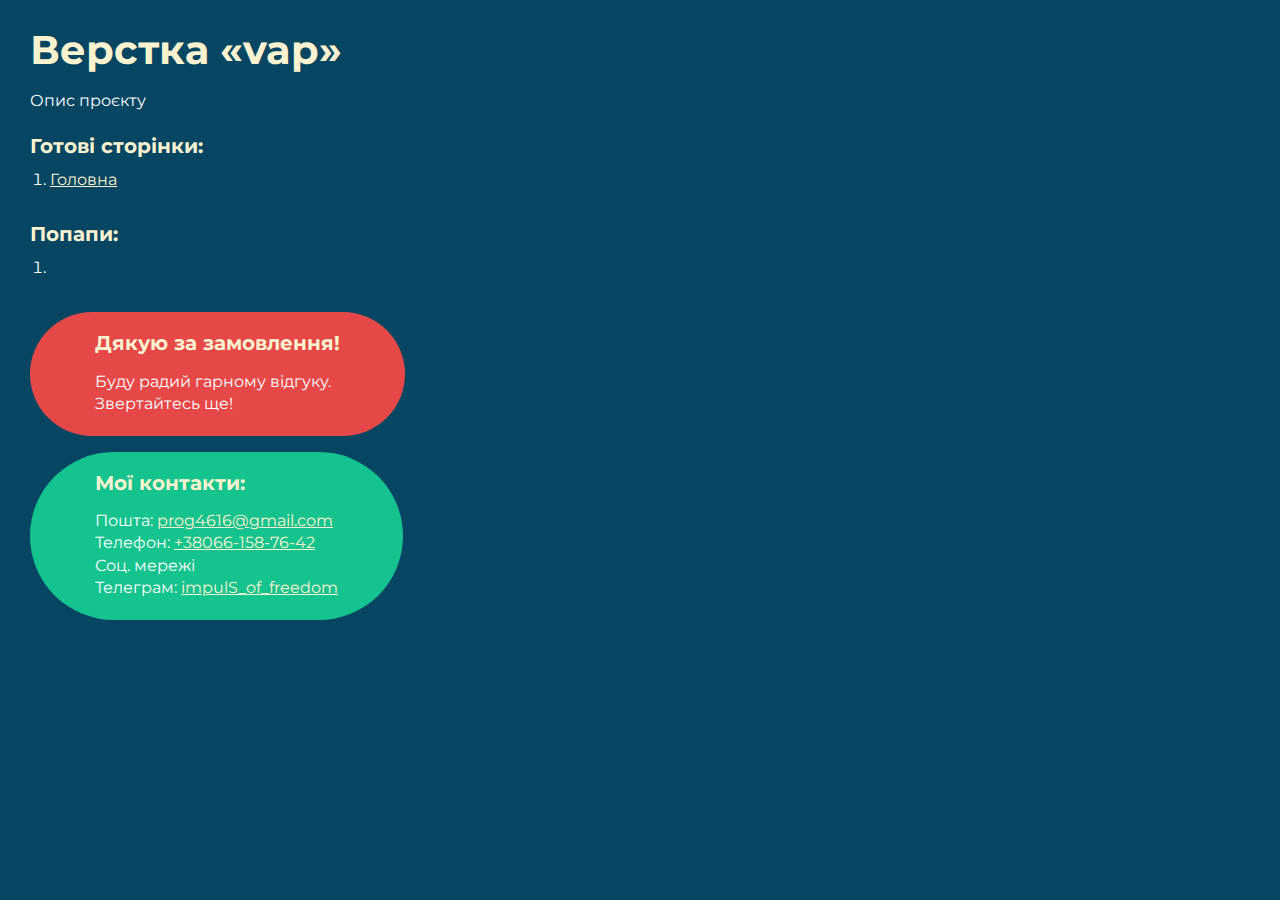
==== index.html @ cf457329 "new" ====
<!DOCTYPE html>
<html>

<head>
	<meta charset="UTF-8">
	<meta name="viewport" content="width=device-width, initial-scale=1.0">
	<title>Верстка «vap»</title>
</head>

<body>
	<div class="rootpage">
		<h1>Верстка «vap»</h1>
		<div class="rootpage__info">
			Опис проєкту
		</div>
		<h2>Готові сторінки:</h2>
		<ol class="rootpage__list">
			<li><a target="_blank" href="home.html">Головна</a></li>
		</ol>
		<h2>Попапи:</h2>
		<ol class="rootpage__list">
			<li><a target="_blank" href="home.html#"></a></li>
		</ol>
		<div class="rootpage__tnx">
			<h2>Дякую за замовлення!</h2>
			<p>Буду радий гарному відгуку.</p>
			<p>Звертайтесь ще!</p>
		</div>
		<div class="rootpage__contacts">
			<h2>Мої контакти:</h2>
			<p>Пошта: <a href="mailto:prog4616@gmail.com">prog4616@gmail.com</a></p>
			<p>Телефон: <a href="tel:380661587642">+38066-158-76-42</a></p>
			<p>Соц. мережі
			<div class="rootpage__social">Телеграм: <a href="https://t.me/impulS_of_freedom">impulS_of_freedom</a></div>
			</p>
		</div>
	</div>
</body>
<style>
	@charset "UTF-8";
	@import url("https://fonts.googleapis.com/css?family=Montserrat:regular,700&display=swap");

	*,
	*::before,
	*::after {
		padding: 0px;
		margin: 0px;
		border: 0px;
		box-sizing: border-box;
	}

	html,
	body {
		height: 100%;
		margin: 0;
		padding: 0;
		min-width: 320px;
		width: 100%;
		color: #fff;
		background-color: #064663;
	}

	body {
		font-family: Montserrat;
		font-size: 100%;
		line-height: 1;
		font-size: 1rem;
	}

	a {
		text-decoration: underline;
		color: #FBF2CF
	}

	a:visited {
		text-decoration: underline;
		color: #c0bb64;
	}

	a:hover {
		text-decoration: none;
	}

	ul li {
		list-style: none;
	}

	img {
		vertical-align: top;
	}

	.wrapper {
		width: 100%;
		min-height: 100%;
		overflow: hidden;
	}

	.rootpage {
		padding: 30px;
		display: flex;
		flex-direction: column;
		align-items: flex-start;
	}

	@media (max-width: 767px) {
		.rootpage {
			padding: 30px 15px;
		}
	}

	h1 {
		color: #FBF2CF;
		font-size: 2.5rem;
		margin: 0px 0px 1.25rem 0px;
	}

	@media (max-width: 767px) {
		h1 {
			font-size: 1.85rem;
			margin: 0px 0px 1.25rem 0px;
		}
	}

	h2 {
		color: #FBF2CF;
		font-size: 1.25rem;
		margin: 0px 0px 1rem 0px;
	}

	@media (max-width: 767px) {
		h2 {
			font-size: 1.125rem;
			margin: 0px 0px 1rem 0px;
		}
	}

	.rootpage__info {
		line-height: 140%;
		margin: 0px 0px 1.5rem 0px;
	}

	.rootpage__list {
		margin: 0px 0px 2.25rem 1.25rem;
	}

	.rootpage__list li:not(:last-child) {
		margin: 0px 0px 15px 0px;
	}

	.rootpage__contacts,
	.rootpage__tnx {
		padding: 20px 65px;
		line-height: 140%;
		border-radius: 200px;
	}

	@media (max-width: 767px) {

		.rootpage__contacts,
		.rootpage__tnx {
			border-radius: 20px;
			padding: 20px;

		}
	}

	.rootpage__contacts {
		background: #14C38E;

	}

	.rootpage__contacts a {
		color: #FBF2CF;
	}

	.rootpage__tnx {
		background: #E64848;
		margin: 0px 0px 1rem 0px;
	}
</style>

</html>
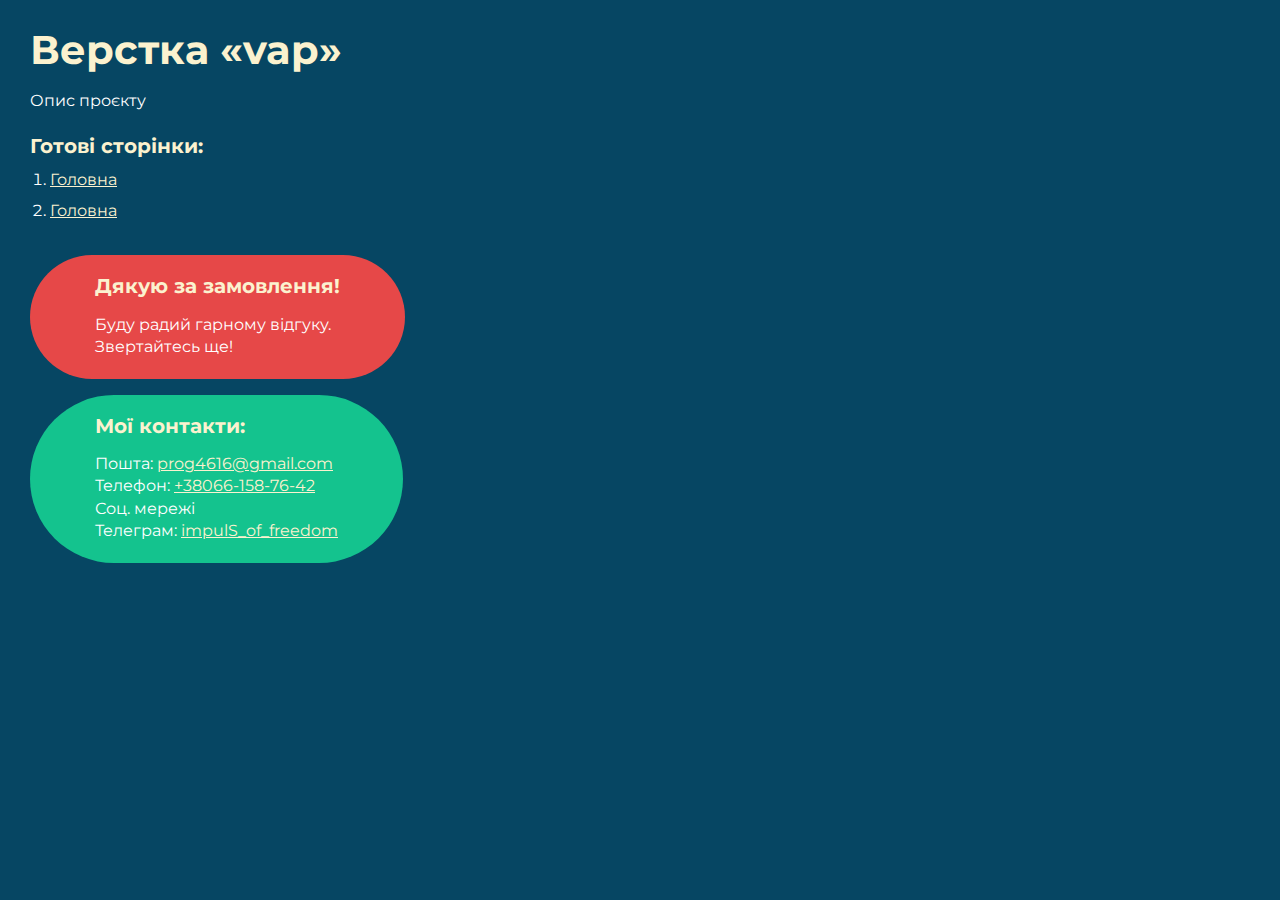
==== commit 92764e45: "Add files via upload" ====
--- a/index.html
+++ b/index.html
@@ -16,10 +16,7 @@
 		<h2>Готові сторінки:</h2>
 		<ol class="rootpage__list">
 			<li><a target="_blank" href="home.html">Головна</a></li>
-		</ol>
-		<h2>Попапи:</h2>
-		<ol class="rootpage__list">
-			<li><a target="_blank" href="home.html#"></a></li>
+			<li><a target="_blank" href="goods.html">Головна</a></li>
 		</ol>
 		<div class="rootpage__tnx">
 			<h2>Дякую за замовлення!</h2>
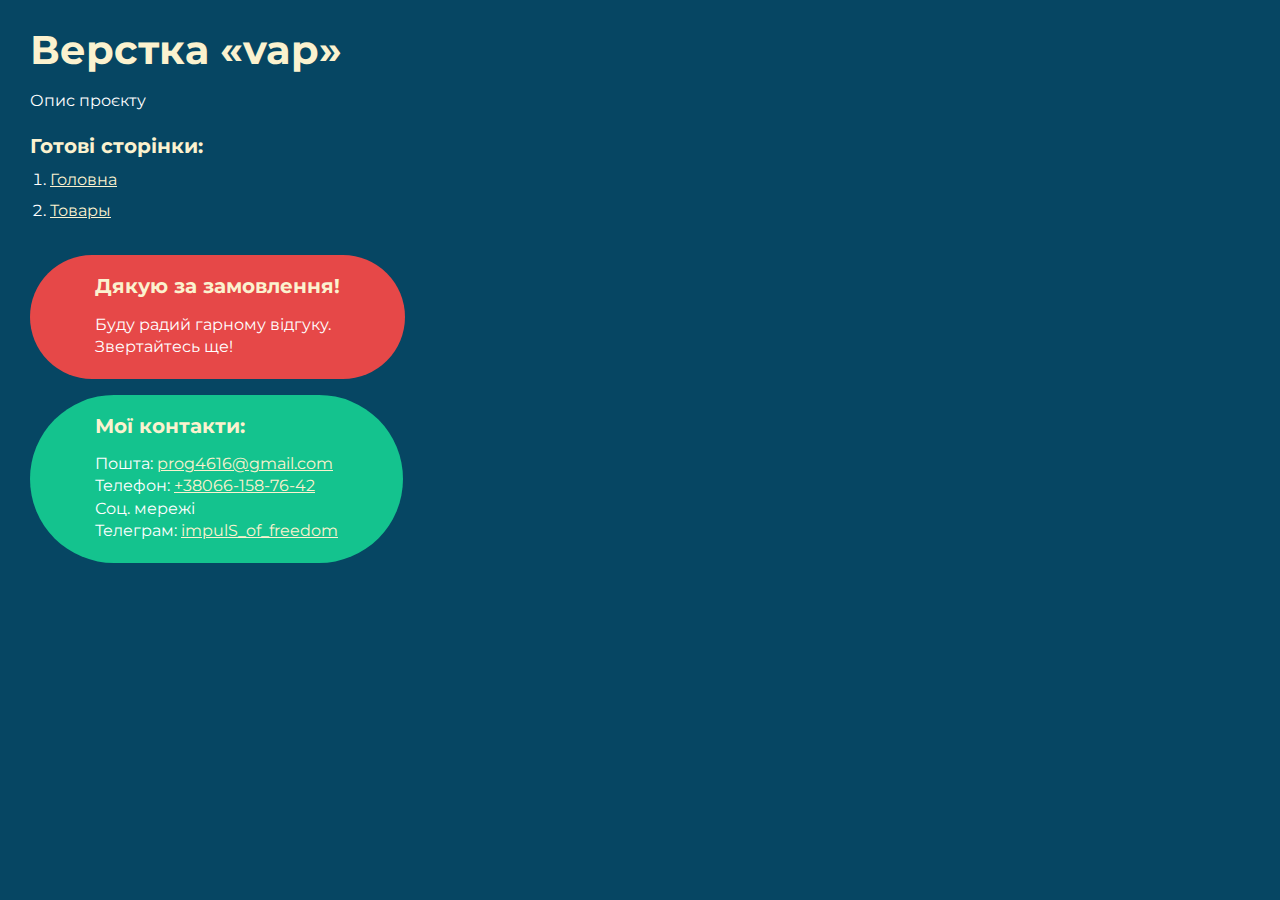
==== commit a2f63eec: "Add files via upload" ====
--- a/index.html
+++ b/index.html
@@ -16,7 +16,7 @@
 		<h2>Готові сторінки:</h2>
 		<ol class="rootpage__list">
 			<li><a target="_blank" href="home.html">Головна</a></li>
-			<li><a target="_blank" href="goods.html">Головна</a></li>
+			<li><a target="_blank" href="goods.html">Товары</a></li>
 		</ol>
 		<div class="rootpage__tnx">
 			<h2>Дякую за замовлення!</h2>
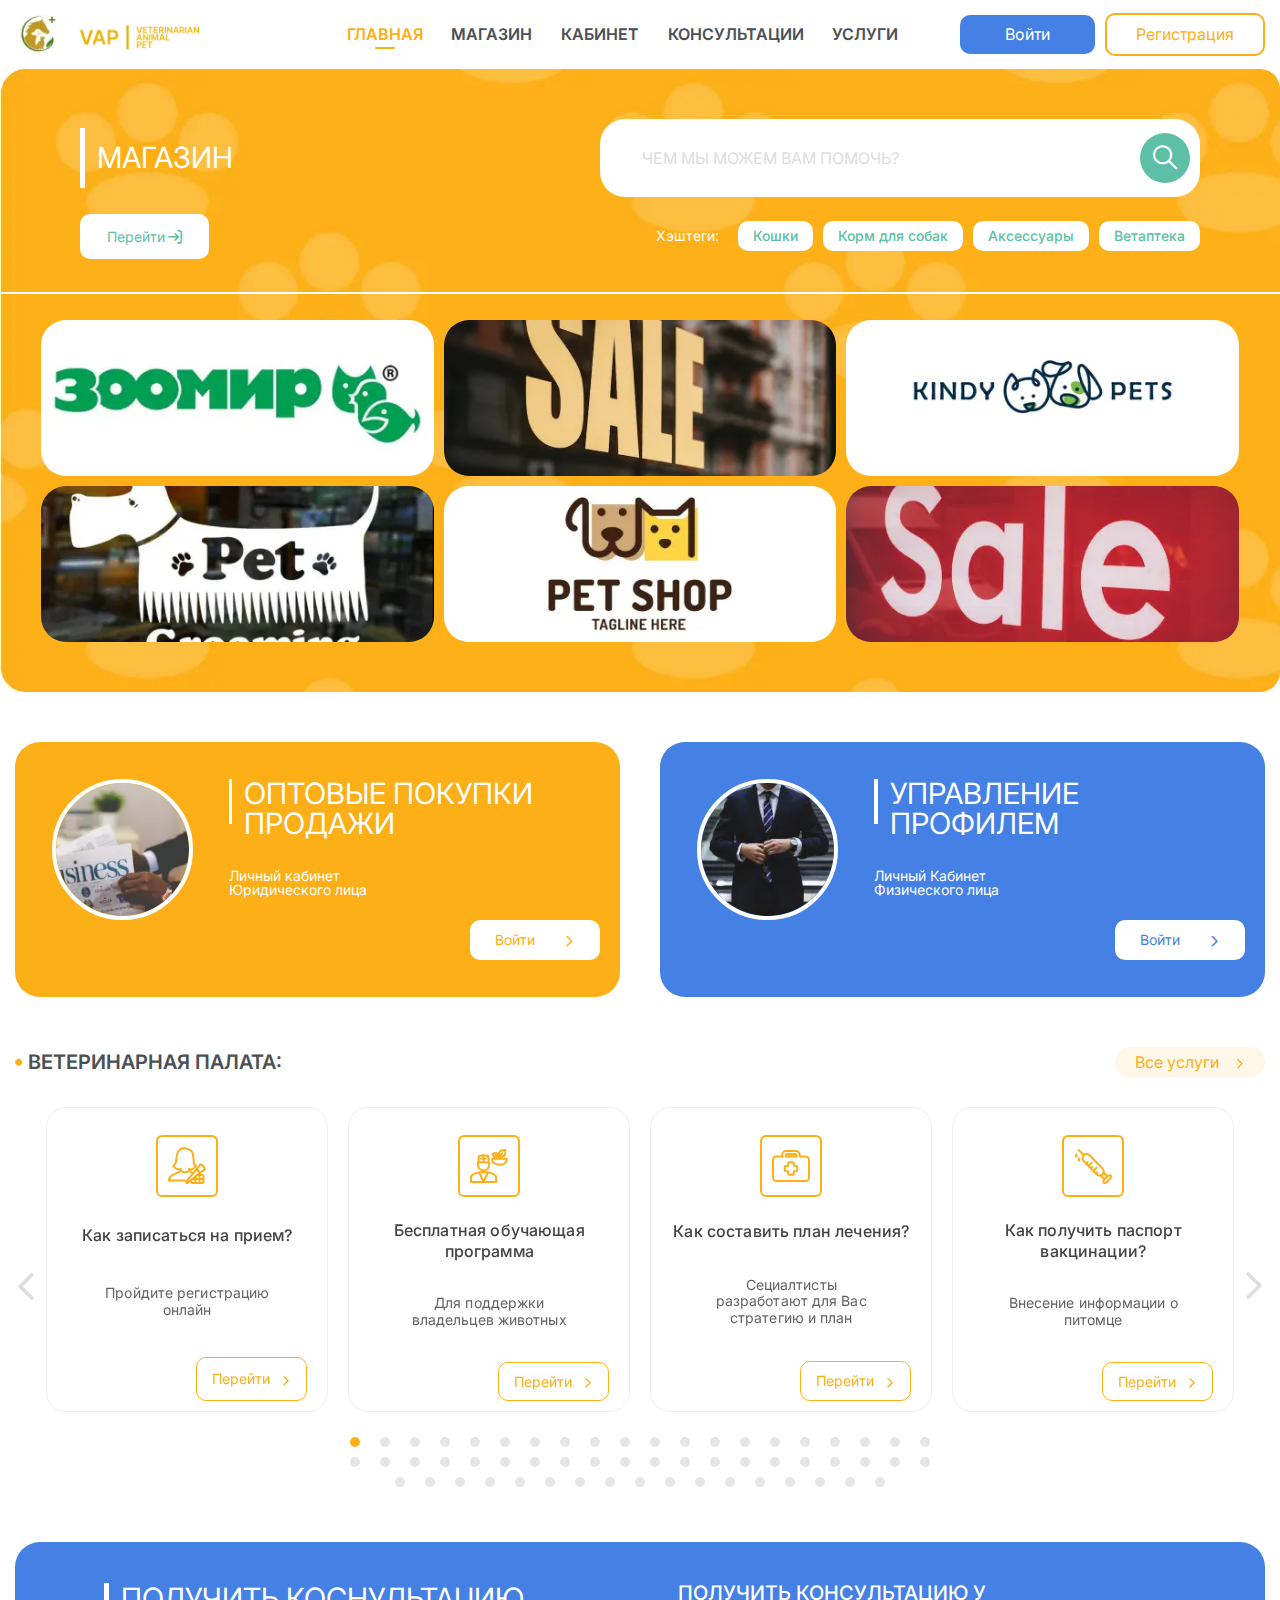
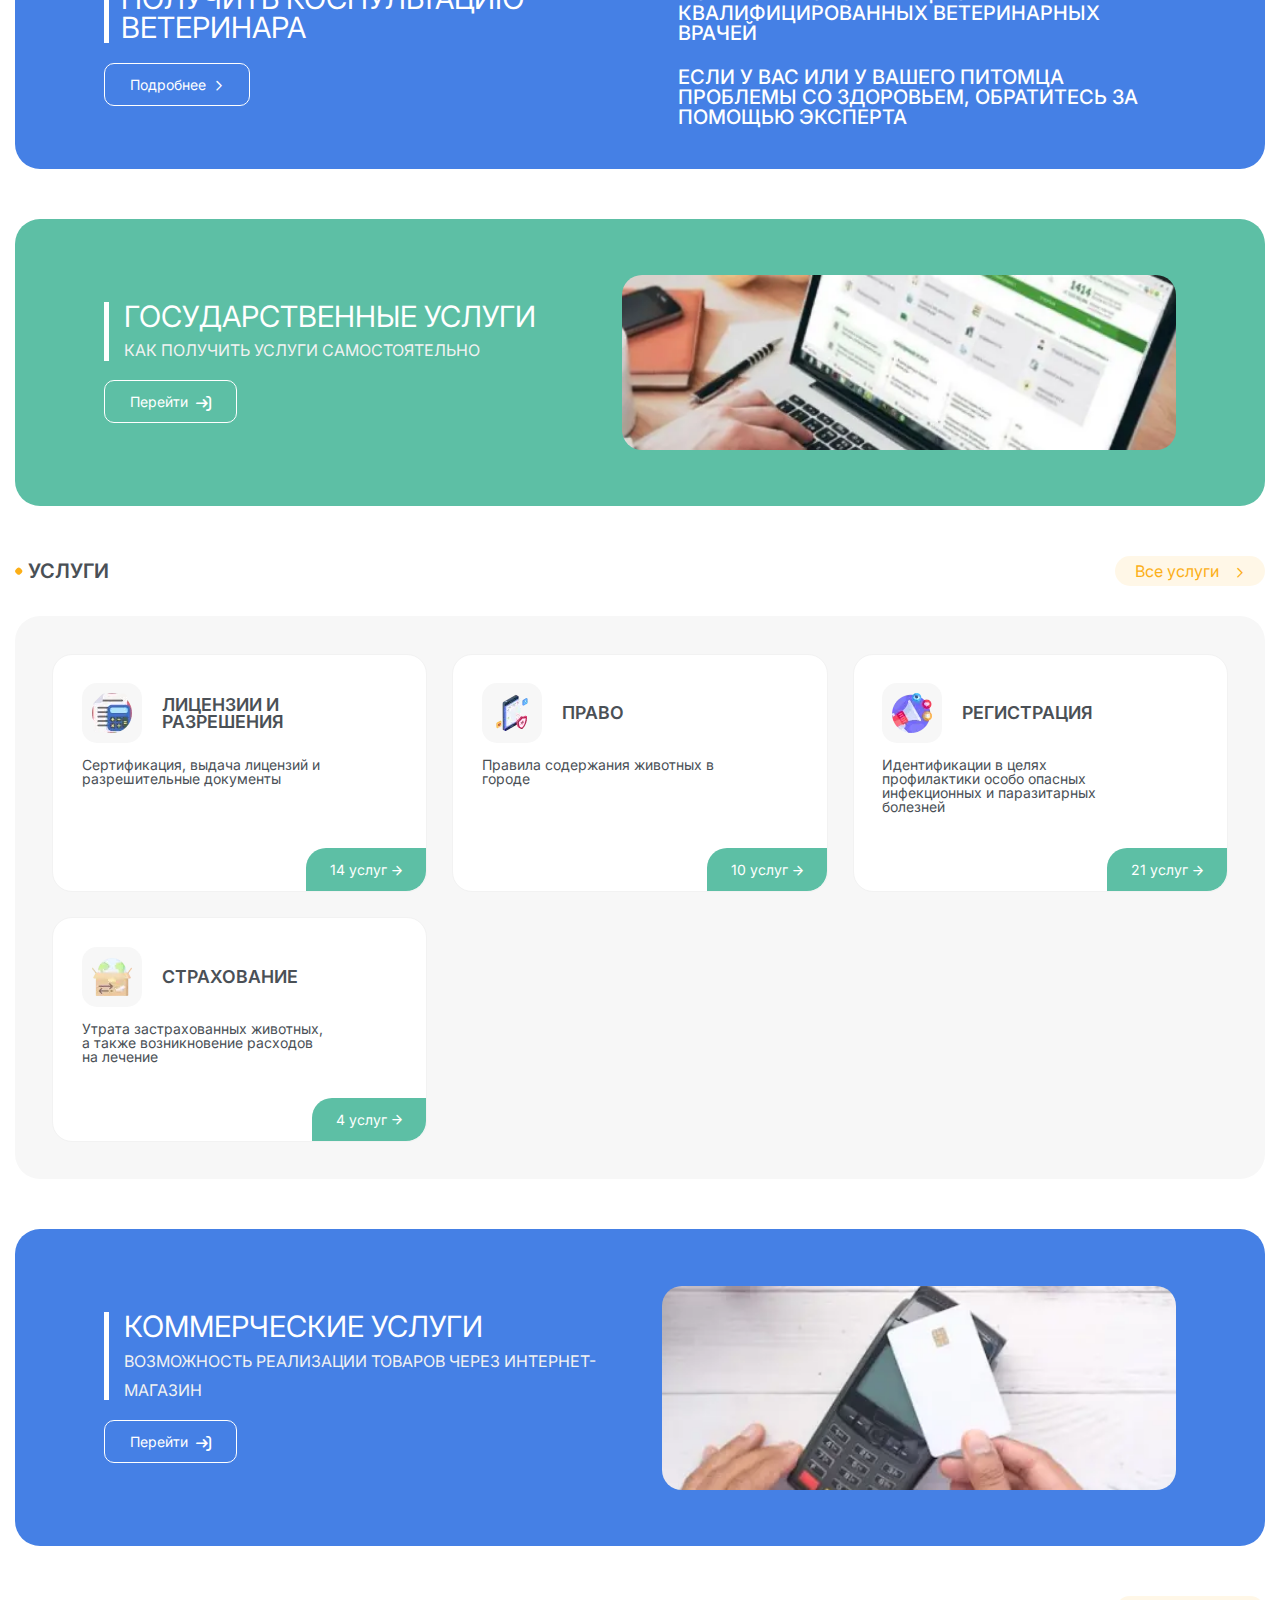
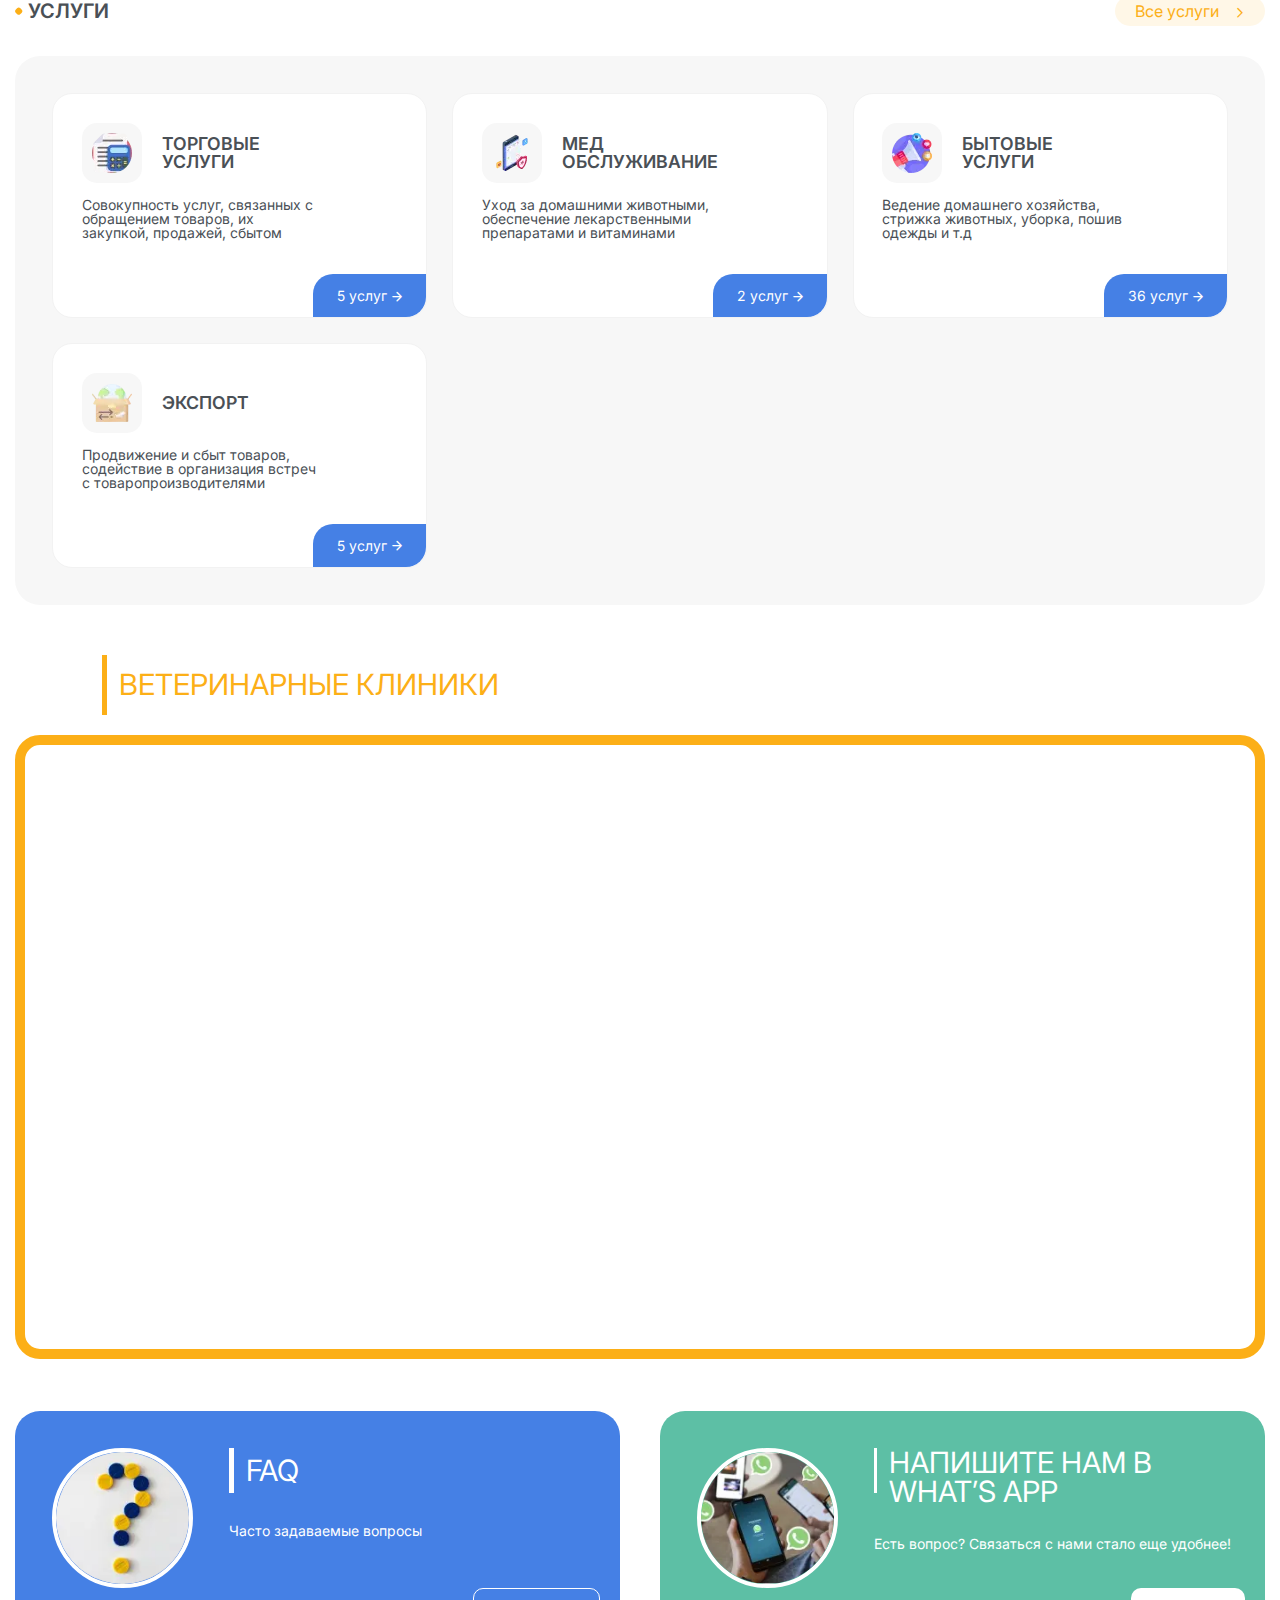
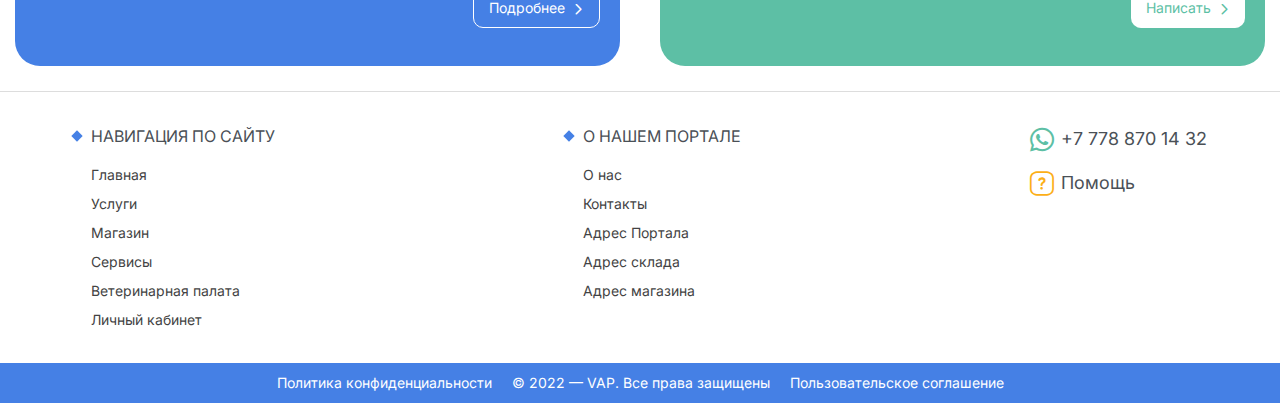
==== commit 04e0beb1: "Add files via upload" ====
--- a/index.html
+++ b/index.html
@@ -1,179 +1,894 @@
 <!DOCTYPE html>
-<html>
+<html lang="ru">
 
 <head>
+	<title>Главная</title>
 	<meta charset="UTF-8">
+	<meta name="format-detection" content="telephone=no">
+	<!-- <style>body{opacity: 0;}</style> -->
+	<link rel="stylesheet" href="css/style.min.css?_v=20221024200608">
+	<link rel="shortcut icon" href="favicon.ico">
+	<!-- <meta name="robots" content="noindex, nofollow"> -->
 	<meta name="viewport" content="width=device-width, initial-scale=1.0">
-	<title>Верстка «vap»</title>
 </head>
 
 <body>
-	<div class="rootpage">
-		<h1>Верстка «vap»</h1>
-		<div class="rootpage__info">
-			Опис проєкту
-		</div>
-		<h2>Готові сторінки:</h2>
-		<ol class="rootpage__list">
-			<li><a target="_blank" href="home.html">Головна</a></li>
-			<li><a target="_blank" href="goods.html">Товары</a></li>
-		</ol>
-		<div class="rootpage__tnx">
-			<h2>Дякую за замовлення!</h2>
-			<p>Буду радий гарному відгуку.</p>
-			<p>Звертайтесь ще!</p>
-		</div>
-		<div class="rootpage__contacts">
-			<h2>Мої контакти:</h2>
-			<p>Пошта: <a href="mailto:prog4616@gmail.com">prog4616@gmail.com</a></p>
-			<p>Телефон: <a href="tel:380661587642">+38066-158-76-42</a></p>
-			<p>Соц. мережі
-			<div class="rootpage__social">Телеграм: <a href="https://t.me/impulS_of_freedom">impulS_of_freedom</a></div>
-			</p>
+	<div class="wrapper">
+		<header class="header">
+			<div class="header__container">
+				<a href="" class="header__logo"><picture><source srcset="img/logo.webp" type="image/webp"><img src="img/logo.png" alt=""></picture></a>
+				<div class="header__navigation">
+					<div class="header__menu menu">
+						<button type="button" class="menu__icon icon-menu"><span></span></button>
+						<nav class="menu__body">
+							<ul class="menu__list">
+								<li class="menu__item"><a href="" class="menu__link _active">Главная</a></li>
+								<li class="menu__item"><a href="" class="menu__link">магазин</a></li>
+								<li class="menu__item"><a href="product.html" class="menu__link">Кабинет</a></li>
+								<li class="menu__item"><a href="" class="menu__link">консультации</a></li>
+								<li class="menu__item"><a href="" class="menu__link">услуги</a></li>
+							</ul>
+						</nav>
+					</div>
+					<div data-da=".menu__body,580" class="header__actions actions-header">
+						<button type="button" class="actions-header__sign-in">Войти</button>
+						<button type="button" class="actions-header__sign-up">Регистрация</button>
+					</div>
+				</div>
+			</div>
+		</header>
+		<main class="home">
+			<section class="home__main-block main-block">
+				<div class="main-block__container">
+					<div class="main-block__top top-main">
+						<div class="top-main__body">
+							<div class="top-main__head">
+								<h1 class="top-main__title title"><span class="title__decor"></span> магазин</h1>
+								<div class="top-main__form">
+									<form action="#" class="top-main__search-form">
+										<input autocomplete="off" type="text" name="form[]" placeholder="Чем мы можем Вам помочь?" class="input">
+										<button type="button" class="top-main__search _icon-search"></button>
+									</form>
+								</div>
+							</div>
+							<div class="top-main__actions">
+								<button type="button" class="top-main__button button _icon-exit">Перейти</button>
+								<div class="top-main__box">
+									<p class="top-main__hash-name">Хэштеги:</p>
+									<div class="top-main__hashtags">
+										<a href="#" class="top-main__hashtag">Кошки</a>
+										<a href="#" class="top-main__hashtag">Корм для собак</a>
+										<a href="#" class="top-main__hashtag">Аксессуары</a>
+										<a href="#" class="top-main__hashtag">Ветаптека</a>
+									</div>
+								</div>
+							</div>
+						</div>
+					</div>
+					<div class="main-block__bottom">
+						<a href="#" class="main-block__item"><picture><source srcset="img/home/main-block/01.webp" type="image/webp"><img src="img/home/main-block/01.jpg" alt=""></picture></a>
+						<a href="#" class="main-block__item"><picture><source srcset="img/home/main-block/02.webp" type="image/webp"><img src="img/home/main-block/02.jpg" alt=""></picture></a>
+						<a href="#" class="main-block__item"><picture><source srcset="img/home/main-block/03.webp" type="image/webp"><img src="img/home/main-block/03.jpg" alt=""></picture></a>
+						<a href="#" class="main-block__item"><picture><source srcset="img/home/main-block/04.webp" type="image/webp"><img src="img/home/main-block/04.jpg" alt=""></picture></a>
+						<a href="#" class="main-block__item"><picture><source srcset="img/home/main-block/05.webp" type="image/webp"><img src="img/home/main-block/05.jpg" alt=""></picture></a>
+						<a href="#" class="main-block__item"><picture><source srcset="img/home/main-block/06.webp" type="image/webp"><img src="img/home/main-block/06.jpg" alt=""></picture></a>
+					</div>
+				</div>
+			</section>
+			<section class="home__profiles profiles">
+				<div class="profiles__container">
+					<div class="profile profile_orange">
+						<div class="profile__data">
+							<div class="profile__avatar"><picture><source srcset="img/home/profile/legal.webp" type="image/webp"><img src="img/home/profile/legal.png" alt=""></picture></div>
+							<div class="profile__info">
+								<h2 class="profile__title title title_small"><span class="title__decor"></span>Оптовые покупки
+									продажи</h2>
+								<p class="profile__text">Личный кабинет
+									Юридического лица</p>
+							</div>
+						</div>
+						<a href="#" class="profile__button button button_arrow-slider _icon-arrow-slider">Войти</a>
+					</div>
+					<div class="profile profile_blue">
+						<div class="profile__data">
+							<div class="profile__avatar"><picture><source srcset="img/home/profile/person.webp" type="image/webp"><img src="img/home/profile/person.png" alt=""></picture></div>
+							<div class="profile__info">
+								<h2 class="profile__title title title_small"><span class="title__decor"></span>Управление
+									профилем</h2>
+								<p class="profile__text">Личный Кабинет
+									Физического лица</p>
+							</div>
+						</div>
+						<a href="#" class="profile__button profile__button_blue button button_arrow-slider _icon-arrow-slider">Войти</a>
+					</div>
+				</div>
+			</section>
+			<section class="home__vap-slider vap-slider">
+				<div class="vap-slider__container">
+					<div class="vap-slider__service-head head-service">
+						<h2 class="head-service__title">Ветеринарная палата:</h2>
+						<a href="#" class="head-service__view-all _icon-arrow-slider">Все услуги</a>
+					</div>
+					<div class="vap-slider__slider">
+						<div class="vap-slider__arrows arrows">
+							<button type="button" class="arrows__arrow arrow arrow_prev _icon-arrow-slider"></button>
+							<button type="button" class="arrows__arrow arrow arrow_next _icon-arrow-slider"></button>
+						</div>
+						<div class="vap-slider__body swiper">
+							<div class="vap-slider__wrapper swiper-wrapper">
+								<div class="vap-slider__slide swiper-slide slide-vap">
+									<div class="slide-vap__item">
+										<div class="slide-vap__icon"><img src="img/home/slider/01.svg" alt=""></div>
+										<h5 class="slide-vap__title">Как записаться на прием?</h5>
+										<p class="slide-vap__text">Пройдите регистрацию онлайн</p>
+										<button type="button" class="slide-vap__button _icon-arrow-slider">Перейти</button>
+									</div>
+								</div>
+								<div class="vap-slider__slide swiper-slide slide-vap">
+									<div class="slide-vap__item">
+										<div class="slide-vap__icon"><img src="img/home/slider/02.svg" alt=""></div>
+										<h5 class="slide-vap__title">Бесплатная
+											обучающая программа</h5>
+										<p class="slide-vap__text">Для поддержки владельцев животных</p>
+										<button type="button" class="slide-vap__button _icon-arrow-slider">Перейти</button>
+									</div>
+								</div>
+								<div class="vap-slider__slide swiper-slide slide-vap">
+									<div class="slide-vap__item">
+										<div class="slide-vap__icon"><img src="img/home/slider/03.svg" alt=""></div>
+										<h5 class="slide-vap__title">Как составить
+											план лечения?</h5>
+										<p class="slide-vap__text">Cециалтисты разработают для Вас стратегию и план</p>
+										<button type="button" class="slide-vap__button _icon-arrow-slider">Перейти</button>
+									</div>
+								</div>
+								<div class="vap-slider__slide swiper-slide slide-vap">
+									<div class="slide-vap__item">
+										<div class="slide-vap__icon"><img src="img/home/slider/04.svg" alt=""></div>
+										<h5 class="slide-vap__title">Как получить паспорт вакцинации?</h5>
+										<p class="slide-vap__text">Внесение информации
+											о питомце</p>
+										<button type="button" class="slide-vap__button _icon-arrow-slider">Перейти</button>
+									</div>
+								</div>
+								<div class="vap-slider__slide swiper-slide slide-vap">
+									<div class="slide-vap__item">
+										<div class="slide-vap__icon"><img src="img/home/slider/05.svg" alt=""></div>
+										<h5 class="slide-vap__title">Лабороторное исследование</h5>
+										<p class="slide-vap__text">Данные о проведенных ветеринарных процедурах</p>
+										<button type="button" class="slide-vap__button _icon-arrow-slider">Перейти</button>
+									</div>
+								</div>
+								<div class="vap-slider__slide swiper-slide slide-vap">
+									<div class="slide-vap__item">
+										<div class="slide-vap__icon"><img src="img/home/slider/01.svg" alt=""></div>
+										<h5 class="slide-vap__title">Как записаться на прием?</h5>
+										<p class="slide-vap__text">Пройдите регистрацию онлайн</p>
+										<button type="button" class="slide-vap__button _icon-arrow-slider">Перейти</button>
+									</div>
+								</div>
+								<div class="vap-slider__slide swiper-slide slide-vap">
+									<div class="slide-vap__item">
+										<div class="slide-vap__icon"><img src="img/home/slider/02.svg" alt=""></div>
+										<h5 class="slide-vap__title">Бесплатная
+											обучающая программа</h5>
+										<p class="slide-vap__text">Для поддержки владельцев животных</p>
+										<button type="button" class="slide-vap__button _icon-arrow-slider">Перейти</button>
+									</div>
+								</div>
+								<div class="vap-slider__slide swiper-slide slide-vap">
+									<div class="slide-vap__item">
+										<div class="slide-vap__icon"><img src="img/home/slider/03.svg" alt=""></div>
+										<h5 class="slide-vap__title">Как составить
+											план лечения?</h5>
+										<p class="slide-vap__text">Cециалтисты разработают для Вас стратегию и план</p>
+										<button type="button" class="slide-vap__button _icon-arrow-slider">Перейти</button>
+									</div>
+								</div>
+								<div class="vap-slider__slide swiper-slide slide-vap">
+									<div class="slide-vap__item">
+										<div class="slide-vap__icon"><img src="img/home/slider/04.svg" alt=""></div>
+										<h5 class="slide-vap__title">Как получить паспорт вакцинации?</h5>
+										<p class="slide-vap__text">Внесение информации
+											о питомце</p>
+										<button type="button" class="slide-vap__button _icon-arrow-slider">Перейти</button>
+									</div>
+								</div>
+								<div class="vap-slider__slide swiper-slide slide-vap">
+									<div class="slide-vap__item">
+										<div class="slide-vap__icon"><img src="img/home/slider/05.svg" alt=""></div>
+										<h5 class="slide-vap__title">Лабороторное исследование</h5>
+										<p class="slide-vap__text">Данные о проведенных ветеринарных процедурах</p>
+										<button type="button" class="slide-vap__button _icon-arrow-slider">Перейти</button>
+									</div>
+								</div>
+								<div class="vap-slider__slide swiper-slide slide-vap">
+									<div class="slide-vap__item">
+										<div class="slide-vap__icon"><img src="img/home/slider/01.svg" alt=""></div>
+										<h5 class="slide-vap__title">Как записаться на прием?</h5>
+										<p class="slide-vap__text">Пройдите регистрацию онлайн</p>
+										<button type="button" class="slide-vap__button _icon-arrow-slider">Перейти</button>
+									</div>
+								</div>
+								<div class="vap-slider__slide swiper-slide slide-vap">
+									<div class="slide-vap__item">
+										<div class="slide-vap__icon"><img src="img/home/slider/02.svg" alt=""></div>
+										<h5 class="slide-vap__title">Бесплатная
+											обучающая программа</h5>
+										<p class="slide-vap__text">Для поддержки владельцев животных</p>
+										<button type="button" class="slide-vap__button _icon-arrow-slider">Перейти</button>
+									</div>
+								</div>
+								<div class="vap-slider__slide swiper-slide slide-vap">
+									<div class="slide-vap__item">
+										<div class="slide-vap__icon"><img src="img/home/slider/03.svg" alt=""></div>
+										<h5 class="slide-vap__title">Как составить
+											план лечения?</h5>
+										<p class="slide-vap__text">Cециалтисты разработают для Вас стратегию и план</p>
+										<button type="button" class="slide-vap__button _icon-arrow-slider">Перейти</button>
+									</div>
+								</div>
+								<div class="vap-slider__slide swiper-slide slide-vap">
+									<div class="slide-vap__item">
+										<div class="slide-vap__icon"><img src="img/home/slider/04.svg" alt=""></div>
+										<h5 class="slide-vap__title">Как получить паспорт вакцинации?</h5>
+										<p class="slide-vap__text">Внесение информации
+											о питомце</p>
+										<button type="button" class="slide-vap__button _icon-arrow-slider">Перейти</button>
+									</div>
+								</div>
+								<div class="vap-slider__slide swiper-slide slide-vap">
+									<div class="slide-vap__item">
+										<div class="slide-vap__icon"><img src="img/home/slider/05.svg" alt=""></div>
+										<h5 class="slide-vap__title">Лабороторное исследование</h5>
+										<p class="slide-vap__text">Данные о проведенных ветеринарных процедурах</p>
+										<button type="button" class="slide-vap__button _icon-arrow-slider">Перейти</button>
+									</div>
+								</div>
+								<div class="vap-slider__slide swiper-slide slide-vap">
+									<div class="slide-vap__item">
+										<div class="slide-vap__icon"><img src="img/home/slider/01.svg" alt=""></div>
+										<h5 class="slide-vap__title">Как записаться на прием?</h5>
+										<p class="slide-vap__text">Пройдите регистрацию онлайн</p>
+										<button type="button" class="slide-vap__button _icon-arrow-slider">Перейти</button>
+									</div>
+								</div>
+								<div class="vap-slider__slide swiper-slide slide-vap">
+									<div class="slide-vap__item">
+										<div class="slide-vap__icon"><img src="img/home/slider/02.svg" alt=""></div>
+										<h5 class="slide-vap__title">Бесплатная
+											обучающая программа</h5>
+										<p class="slide-vap__text">Для поддержки владельцев животных</p>
+										<button type="button" class="slide-vap__button _icon-arrow-slider">Перейти</button>
+									</div>
+								</div>
+								<div class="vap-slider__slide swiper-slide slide-vap">
+									<div class="slide-vap__item">
+										<div class="slide-vap__icon"><img src="img/home/slider/03.svg" alt=""></div>
+										<h5 class="slide-vap__title">Как составить
+											план лечения?</h5>
+										<p class="slide-vap__text">Cециалтисты разработают для Вас стратегию и план</p>
+										<button type="button" class="slide-vap__button _icon-arrow-slider">Перейти</button>
+									</div>
+								</div>
+								<div class="vap-slider__slide swiper-slide slide-vap">
+									<div class="slide-vap__item">
+										<div class="slide-vap__icon"><img src="img/home/slider/04.svg" alt=""></div>
+										<h5 class="slide-vap__title">Как получить паспорт вакцинации?</h5>
+										<p class="slide-vap__text">Внесение информации
+											о питомце</p>
+										<button type="button" class="slide-vap__button _icon-arrow-slider">Перейти</button>
+									</div>
+								</div>
+								<div class="vap-slider__slide swiper-slide slide-vap">
+									<div class="slide-vap__item">
+										<div class="slide-vap__icon"><img src="img/home/slider/05.svg" alt=""></div>
+										<h5 class="slide-vap__title">Лабороторное исследование</h5>
+										<p class="slide-vap__text">Данные о проведенных ветеринарных процедурах</p>
+										<button type="button" class="slide-vap__button _icon-arrow-slider">Перейти</button>
+									</div>
+								</div>
+								<div class="vap-slider__slide swiper-slide slide-vap">
+									<div class="slide-vap__item">
+										<div class="slide-vap__icon"><img src="img/home/slider/01.svg" alt=""></div>
+										<h5 class="slide-vap__title">Как записаться на прием?</h5>
+										<p class="slide-vap__text">Пройдите регистрацию онлайн</p>
+										<button type="button" class="slide-vap__button _icon-arrow-slider">Перейти</button>
+									</div>
+								</div>
+								<div class="vap-slider__slide swiper-slide slide-vap">
+									<div class="slide-vap__item">
+										<div class="slide-vap__icon"><img src="img/home/slider/02.svg" alt=""></div>
+										<h5 class="slide-vap__title">Бесплатная
+											обучающая программа</h5>
+										<p class="slide-vap__text">Для поддержки владельцев животных</p>
+										<button type="button" class="slide-vap__button _icon-arrow-slider">Перейти</button>
+									</div>
+								</div>
+								<div class="vap-slider__slide swiper-slide slide-vap">
+									<div class="slide-vap__item">
+										<div class="slide-vap__icon"><img src="img/home/slider/03.svg" alt=""></div>
+										<h5 class="slide-vap__title">Как составить
+											план лечения?</h5>
+										<p class="slide-vap__text">Cециалтисты разработают для Вас стратегию и план</p>
+										<button type="button" class="slide-vap__button _icon-arrow-slider">Перейти</button>
+									</div>
+								</div>
+								<div class="vap-slider__slide swiper-slide slide-vap">
+									<div class="slide-vap__item">
+										<div class="slide-vap__icon"><img src="img/home/slider/04.svg" alt=""></div>
+										<h5 class="slide-vap__title">Как получить паспорт вакцинации?</h5>
+										<p class="slide-vap__text">Внесение информации
+											о питомце</p>
+										<button type="button" class="slide-vap__button _icon-arrow-slider">Перейти</button>
+									</div>
+								</div>
+								<div class="vap-slider__slide swiper-slide slide-vap">
+									<div class="slide-vap__item">
+										<div class="slide-vap__icon"><img src="img/home/slider/05.svg" alt=""></div>
+										<h5 class="slide-vap__title">Лабороторное исследование</h5>
+										<p class="slide-vap__text">Данные о проведенных ветеринарных процедурах</p>
+										<button type="button" class="slide-vap__button _icon-arrow-slider">Перейти</button>
+									</div>
+								</div>
+								<div class="vap-slider__slide swiper-slide slide-vap">
+									<div class="slide-vap__item">
+										<div class="slide-vap__icon"><img src="img/home/slider/01.svg" alt=""></div>
+										<h5 class="slide-vap__title">Как записаться на прием?</h5>
+										<p class="slide-vap__text">Пройдите регистрацию онлайн</p>
+										<button type="button" class="slide-vap__button _icon-arrow-slider">Перейти</button>
+									</div>
+								</div>
+								<div class="vap-slider__slide swiper-slide slide-vap">
+									<div class="slide-vap__item">
+										<div class="slide-vap__icon"><img src="img/home/slider/02.svg" alt=""></div>
+										<h5 class="slide-vap__title">Бесплатная
+											обучающая программа</h5>
+										<p class="slide-vap__text">Для поддержки владельцев животных</p>
+										<button type="button" class="slide-vap__button _icon-arrow-slider">Перейти</button>
+									</div>
+								</div>
+								<div class="vap-slider__slide swiper-slide slide-vap">
+									<div class="slide-vap__item">
+										<div class="slide-vap__icon"><img src="img/home/slider/03.svg" alt=""></div>
+										<h5 class="slide-vap__title">Как составить
+											план лечения?</h5>
+										<p class="slide-vap__text">Cециалтисты разработают для Вас стратегию и план</p>
+										<button type="button" class="slide-vap__button _icon-arrow-slider">Перейти</button>
+									</div>
+								</div>
+								<div class="vap-slider__slide swiper-slide slide-vap">
+									<div class="slide-vap__item">
+										<div class="slide-vap__icon"><img src="img/home/slider/04.svg" alt=""></div>
+										<h5 class="slide-vap__title">Как получить паспорт вакцинации?</h5>
+										<p class="slide-vap__text">Внесение информации
+											о питомце</p>
+										<button type="button" class="slide-vap__button _icon-arrow-slider">Перейти</button>
+									</div>
+								</div>
+								<div class="vap-slider__slide swiper-slide slide-vap">
+									<div class="slide-vap__item">
+										<div class="slide-vap__icon"><img src="img/home/slider/05.svg" alt=""></div>
+										<h5 class="slide-vap__title">Лабороторное исследование</h5>
+										<p class="slide-vap__text">Данные о проведенных ветеринарных процедурах</p>
+										<button type="button" class="slide-vap__button _icon-arrow-slider">Перейти</button>
+									</div>
+								</div>
+								<div class="vap-slider__slide swiper-slide slide-vap">
+									<div class="slide-vap__item">
+										<div class="slide-vap__icon"><img src="img/home/slider/01.svg" alt=""></div>
+										<h5 class="slide-vap__title">Как записаться на прием?</h5>
+										<p class="slide-vap__text">Пройдите регистрацию онлайн</p>
+										<button type="button" class="slide-vap__button _icon-arrow-slider">Перейти</button>
+									</div>
+								</div>
+								<div class="vap-slider__slide swiper-slide slide-vap">
+									<div class="slide-vap__item">
+										<div class="slide-vap__icon"><img src="img/home/slider/02.svg" alt=""></div>
+										<h5 class="slide-vap__title">Бесплатная
+											обучающая программа</h5>
+										<p class="slide-vap__text">Для поддержки владельцев животных</p>
+										<button type="button" class="slide-vap__button _icon-arrow-slider">Перейти</button>
+									</div>
+								</div>
+								<div class="vap-slider__slide swiper-slide slide-vap">
+									<div class="slide-vap__item">
+										<div class="slide-vap__icon"><img src="img/home/slider/03.svg" alt=""></div>
+										<h5 class="slide-vap__title">Как составить
+											план лечения?</h5>
+										<p class="slide-vap__text">Cециалтисты разработают для Вас стратегию и план</p>
+										<button type="button" class="slide-vap__button _icon-arrow-slider">Перейти</button>
+									</div>
+								</div>
+								<div class="vap-slider__slide swiper-slide slide-vap">
+									<div class="slide-vap__item">
+										<div class="slide-vap__icon"><img src="img/home/slider/04.svg" alt=""></div>
+										<h5 class="slide-vap__title">Как получить паспорт вакцинации?</h5>
+										<p class="slide-vap__text">Внесение информации
+											о питомце</p>
+										<button type="button" class="slide-vap__button _icon-arrow-slider">Перейти</button>
+									</div>
+								</div>
+								<div class="vap-slider__slide swiper-slide slide-vap">
+									<div class="slide-vap__item">
+										<div class="slide-vap__icon"><img src="img/home/slider/05.svg" alt=""></div>
+										<h5 class="slide-vap__title">Лабороторное исследование</h5>
+										<p class="slide-vap__text">Данные о проведенных ветеринарных процедурах</p>
+										<button type="button" class="slide-vap__button _icon-arrow-slider">Перейти</button>
+									</div>
+								</div>
+								<div class="vap-slider__slide swiper-slide slide-vap">
+									<div class="slide-vap__item">
+										<div class="slide-vap__icon"><img src="img/home/slider/01.svg" alt=""></div>
+										<h5 class="slide-vap__title">Как записаться на прием?</h5>
+										<p class="slide-vap__text">Пройдите регистрацию онлайн</p>
+										<button type="button" class="slide-vap__button _icon-arrow-slider">Перейти</button>
+									</div>
+								</div>
+								<div class="vap-slider__slide swiper-slide slide-vap">
+									<div class="slide-vap__item">
+										<div class="slide-vap__icon"><img src="img/home/slider/02.svg" alt=""></div>
+										<h5 class="slide-vap__title">Бесплатная
+											обучающая программа</h5>
+										<p class="slide-vap__text">Для поддержки владельцев животных</p>
+										<button type="button" class="slide-vap__button _icon-arrow-slider">Перейти</button>
+									</div>
+								</div>
+								<div class="vap-slider__slide swiper-slide slide-vap">
+									<div class="slide-vap__item">
+										<div class="slide-vap__icon"><img src="img/home/slider/03.svg" alt=""></div>
+										<h5 class="slide-vap__title">Как составить
+											план лечения?</h5>
+										<p class="slide-vap__text">Cециалтисты разработают для Вас стратегию и план</p>
+										<button type="button" class="slide-vap__button _icon-arrow-slider">Перейти</button>
+									</div>
+								</div>
+								<div class="vap-slider__slide swiper-slide slide-vap">
+									<div class="slide-vap__item">
+										<div class="slide-vap__icon"><img src="img/home/slider/04.svg" alt=""></div>
+										<h5 class="slide-vap__title">Как получить паспорт вакцинации?</h5>
+										<p class="slide-vap__text">Внесение информации
+											о питомце</p>
+										<button type="button" class="slide-vap__button _icon-arrow-slider">Перейти</button>
+									</div>
+								</div>
+								<div class="vap-slider__slide swiper-slide slide-vap">
+									<div class="slide-vap__item">
+										<div class="slide-vap__icon"><img src="img/home/slider/05.svg" alt=""></div>
+										<h5 class="slide-vap__title">Лабороторное исследование</h5>
+										<p class="slide-vap__text">Данные о проведенных ветеринарных процедурах</p>
+										<button type="button" class="slide-vap__button _icon-arrow-slider">Перейти</button>
+									</div>
+								</div>
+								<div class="vap-slider__slide swiper-slide slide-vap">
+									<div class="slide-vap__item">
+										<div class="slide-vap__icon"><img src="img/home/slider/01.svg" alt=""></div>
+										<h5 class="slide-vap__title">Как записаться на прием?</h5>
+										<p class="slide-vap__text">Пройдите регистрацию онлайн</p>
+										<button type="button" class="slide-vap__button _icon-arrow-slider">Перейти</button>
+									</div>
+								</div>
+								<div class="vap-slider__slide swiper-slide slide-vap">
+									<div class="slide-vap__item">
+										<div class="slide-vap__icon"><img src="img/home/slider/02.svg" alt=""></div>
+										<h5 class="slide-vap__title">Бесплатная
+											обучающая программа</h5>
+										<p class="slide-vap__text">Для поддержки владельцев животных</p>
+										<button type="button" class="slide-vap__button _icon-arrow-slider">Перейти</button>
+									</div>
+								</div>
+								<div class="vap-slider__slide swiper-slide slide-vap">
+									<div class="slide-vap__item">
+										<div class="slide-vap__icon"><img src="img/home/slider/03.svg" alt=""></div>
+										<h5 class="slide-vap__title">Как составить
+											план лечения?</h5>
+										<p class="slide-vap__text">Cециалтисты разработают для Вас стратегию и план</p>
+										<button type="button" class="slide-vap__button _icon-arrow-slider">Перейти</button>
+									</div>
+								</div>
+								<div class="vap-slider__slide swiper-slide slide-vap">
+									<div class="slide-vap__item">
+										<div class="slide-vap__icon"><img src="img/home/slider/04.svg" alt=""></div>
+										<h5 class="slide-vap__title">Как получить паспорт вакцинации?</h5>
+										<p class="slide-vap__text">Внесение информации
+											о питомце</p>
+										<button type="button" class="slide-vap__button _icon-arrow-slider">Перейти</button>
+									</div>
+								</div>
+								<div class="vap-slider__slide swiper-slide slide-vap">
+									<div class="slide-vap__item">
+										<div class="slide-vap__icon"><img src="img/home/slider/05.svg" alt=""></div>
+										<h5 class="slide-vap__title">Лабороторное исследование</h5>
+										<p class="slide-vap__text">Данные о проведенных ветеринарных процедурах</p>
+										<button type="button" class="slide-vap__button _icon-arrow-slider">Перейти</button>
+									</div>
+								</div>
+								<div class="vap-slider__slide swiper-slide slide-vap">
+									<div class="slide-vap__item">
+										<div class="slide-vap__icon"><img src="img/home/slider/01.svg" alt=""></div>
+										<h5 class="slide-vap__title">Как записаться на прием?</h5>
+										<p class="slide-vap__text">Пройдите регистрацию онлайн</p>
+										<button type="button" class="slide-vap__button _icon-arrow-slider">Перейти</button>
+									</div>
+								</div>
+								<div class="vap-slider__slide swiper-slide slide-vap">
+									<div class="slide-vap__item">
+										<div class="slide-vap__icon"><img src="img/home/slider/02.svg" alt=""></div>
+										<h5 class="slide-vap__title">Бесплатная
+											обучающая программа</h5>
+										<p class="slide-vap__text">Для поддержки владельцев животных</p>
+										<button type="button" class="slide-vap__button _icon-arrow-slider">Перейти</button>
+									</div>
+								</div>
+								<div class="vap-slider__slide swiper-slide slide-vap">
+									<div class="slide-vap__item">
+										<div class="slide-vap__icon"><img src="img/home/slider/03.svg" alt=""></div>
+										<h5 class="slide-vap__title">Как составить
+											план лечения?</h5>
+										<p class="slide-vap__text">Cециалтисты разработают для Вас стратегию и план</p>
+										<button type="button" class="slide-vap__button _icon-arrow-slider">Перейти</button>
+									</div>
+								</div>
+								<div class="vap-slider__slide swiper-slide slide-vap">
+									<div class="slide-vap__item">
+										<div class="slide-vap__icon"><img src="img/home/slider/04.svg" alt=""></div>
+										<h5 class="slide-vap__title">Как получить паспорт вакцинации?</h5>
+										<p class="slide-vap__text">Внесение информации
+											о питомце</p>
+										<button type="button" class="slide-vap__button _icon-arrow-slider">Перейти</button>
+									</div>
+								</div>
+								<div class="vap-slider__slide swiper-slide slide-vap">
+									<div class="slide-vap__item">
+										<div class="slide-vap__icon"><img src="img/home/slider/05.svg" alt=""></div>
+										<h5 class="slide-vap__title">Лабороторное исследование</h5>
+										<p class="slide-vap__text">Данные о проведенных ветеринарных процедурах</p>
+										<button type="button" class="slide-vap__button _icon-arrow-slider">Перейти</button>
+									</div>
+								</div>
+								<div class="vap-slider__slide swiper-slide slide-vap">
+									<div class="slide-vap__item">
+										<div class="slide-vap__icon"><img src="img/home/slider/01.svg" alt=""></div>
+										<h5 class="slide-vap__title">Как записаться на прием?</h5>
+										<p class="slide-vap__text">Пройдите регистрацию онлайн</p>
+										<button type="button" class="slide-vap__button _icon-arrow-slider">Перейти</button>
+									</div>
+								</div>
+								<div class="vap-slider__slide swiper-slide slide-vap">
+									<div class="slide-vap__item">
+										<div class="slide-vap__icon"><img src="img/home/slider/02.svg" alt=""></div>
+										<h5 class="slide-vap__title">Бесплатная
+											обучающая программа</h5>
+										<p class="slide-vap__text">Для поддержки владельцев животных</p>
+										<button type="button" class="slide-vap__button _icon-arrow-slider">Перейти</button>
+									</div>
+								</div>
+								<div class="vap-slider__slide swiper-slide slide-vap">
+									<div class="slide-vap__item">
+										<div class="slide-vap__icon"><img src="img/home/slider/03.svg" alt=""></div>
+										<h5 class="slide-vap__title">Как составить
+											план лечения?</h5>
+										<p class="slide-vap__text">Cециалтисты разработают для Вас стратегию и план</p>
+										<button type="button" class="slide-vap__button _icon-arrow-slider">Перейти</button>
+									</div>
+								</div>
+								<div class="vap-slider__slide swiper-slide slide-vap">
+									<div class="slide-vap__item">
+										<div class="slide-vap__icon"><img src="img/home/slider/04.svg" alt=""></div>
+										<h5 class="slide-vap__title">Как получить паспорт вакцинации?</h5>
+										<p class="slide-vap__text">Внесение информации
+											о питомце</p>
+										<button type="button" class="slide-vap__button _icon-arrow-slider">Перейти</button>
+									</div>
+								</div>
+								<div class="vap-slider__slide swiper-slide slide-vap">
+									<div class="slide-vap__item">
+										<div class="slide-vap__icon"><img src="img/home/slider/05.svg" alt=""></div>
+										<h5 class="slide-vap__title">Лабороторное исследование</h5>
+										<p class="slide-vap__text">Данные о проведенных ветеринарных процедурах</p>
+										<button type="button" class="slide-vap__button _icon-arrow-slider">Перейти</button>
+									</div>
+								</div>
+								<div class="vap-slider__slide swiper-slide slide-vap">
+									<div class="slide-vap__item">
+										<div class="slide-vap__icon"><img src="img/home/slider/01.svg" alt=""></div>
+										<h5 class="slide-vap__title">Как записаться на прием?</h5>
+										<p class="slide-vap__text">Пройдите регистрацию онлайн</p>
+										<button type="button" class="slide-vap__button _icon-arrow-slider">Перейти</button>
+									</div>
+								</div>
+								<div class="vap-slider__slide swiper-slide slide-vap">
+									<div class="slide-vap__item">
+										<div class="slide-vap__icon"><img src="img/home/slider/02.svg" alt=""></div>
+										<h5 class="slide-vap__title">Бесплатная
+											обучающая программа</h5>
+										<p class="slide-vap__text">Для поддержки владельцев животных</p>
+										<button type="button" class="slide-vap__button _icon-arrow-slider">Перейти</button>
+									</div>
+								</div>
+								<div class="vap-slider__slide swiper-slide slide-vap">
+									<div class="slide-vap__item">
+										<div class="slide-vap__icon"><img src="img/home/slider/03.svg" alt=""></div>
+										<h5 class="slide-vap__title">Как составить
+											план лечения?</h5>
+										<p class="slide-vap__text">Cециалтисты разработают для Вас стратегию и план</p>
+										<button type="button" class="slide-vap__button _icon-arrow-slider">Перейти</button>
+									</div>
+								</div>
+								<div class="vap-slider__slide swiper-slide slide-vap">
+									<div class="slide-vap__item">
+										<div class="slide-vap__icon"><img src="img/home/slider/04.svg" alt=""></div>
+										<h5 class="slide-vap__title">Как получить паспорт вакцинации?</h5>
+										<p class="slide-vap__text">Внесение информации
+											о питомце</p>
+										<button type="button" class="slide-vap__button _icon-arrow-slider">Перейти</button>
+									</div>
+								</div>
+								<div class="vap-slider__slide swiper-slide slide-vap">
+									<div class="slide-vap__item">
+										<div class="slide-vap__icon"><img src="img/home/slider/05.svg" alt=""></div>
+										<h5 class="slide-vap__title">Лабороторное исследование</h5>
+										<p class="slide-vap__text">Данные о проведенных ветеринарных процедурах</p>
+										<button type="button" class="slide-vap__button _icon-arrow-slider">Перейти</button>
+									</div>
+								</div>
+							</div>
+						</div>
+						<div class="vap-slider__pagination"></div>
+					</div>
+				</div>
+			</section>
+			<section class="home__get-help info">
+				<div class="info__container">
+					<div class="info__body">
+						<div class="info__block-title">
+							<h2 class="info__title title"><span class="title__decor"></span>получить коснультацию
+								ветеринара</h2>
+							<button data-da=".info__body,800,last" type="button" class="info__button button  _icon-arrow-slider">Подробнее</button>
+						</div>
+						<div class="info__block-text">
+							<p>Получить консультацию
+								у квалифицированных ветеринарных врачей</p>
+							<p>Если у Вас или у Вашего питомца проблемы со здоровьем, обратитесь за помощью эксперта</p>
+						</div>
+					</div>
+				</div>
+			</section>
+			<section class="home__get-help info">
+				<div class="info__container">
+					<div class="info__body info__body_green">
+						<div class="info__block-title info__block-title_image">
+							<div class="info__title title-block">
+								<span class="title-block__decor"></span>
+								<div class="title__wrapper">
+									<h2 class="title-block__title">Государственные услуги</h2>
+									<span class="title-block__subtitle">Как получить услуги самостоятельно</span>
+								</div>
+							</div>
+							<button type="button" class="info__button button _icon-exit">Перейти</button>
+						</div>
+						<div class="info__image">
+							<picture><source srcset="img/home/banner/banner-img.webp" type="image/webp"><img src="img/home/banner/banner-img.png" alt=""></picture>
+						</div>
+					</div>
+				</div>
+			</section>
+			<section class="home__services services">
+				<div class="services__container">
+					<div class="services__head head-service">
+						<h2 class="head-service__title">Услуги</h2>
+						<a href="#" class="head-service__view-all _icon-arrow-slider">Все услуги</a>
+					</div>
+					<div class="services__body">
+						<div class="services__item item-services">
+							<div class="item-services__head">
+								<div class="item-services__icon"><picture><source srcset="img/home/services/01.webp" type="image/webp"><img src="img/home/services/01.png" alt=""></picture></div>
+								<h5 class="item-services__title">Лицензии и
+									разрешения</h5>
+							</div>
+							<p class="item-services__text">Сертификация, выдача лицензий и
+								разрешительные документы</p>
+							<button type="button" class="item-services__button _icon-arrow">14 услуг</button>
+						</div>
+						<div class="services__item item-services">
+							<div class="item-services__head">
+								<div class="item-services__icon"><picture><source srcset="img/home/services/02.webp" type="image/webp"><img src="img/home/services/02.png" alt=""></picture></div>
+								<h5 class="item-services__title">Право</h5>
+							</div>
+							<p class="item-services__text">Правила содержания животных
+								в городе</p>
+							<button type="button" class="item-services__button _icon-arrow">10 услуг</button>
+						</div>
+						<div class="services__item item-services">
+							<div class="item-services__head">
+								<div class="item-services__icon"><picture><source srcset="img/home/services/03.webp" type="image/webp"><img src="img/home/services/03.png" alt=""></picture></div>
+								<h5 class="item-services__title">Регистрация</h5>
+							</div>
+							<p class="item-services__text">Идентификации в целях профилактики особо опасных инфекционных
+								и паразитарных болезней</p>
+							<button type="button" class="item-services__button _icon-arrow">21 услуг</button>
+						</div>
+						<div class="services__item item-services">
+							<div class="item-services__head">
+								<div class="item-services__icon"><picture><source srcset="img/home/services/04.webp" type="image/webp"><img src="img/home/services/04.png" alt=""></picture></div>
+								<h5 class="item-services__title">Страхование</h5>
+							</div>
+							<p class="item-services__text">Утрата застрахованных животных, а также возникновение расходов на
+								лечение </p>
+							<button type="button" class="item-services__button _icon-arrow">4 услуг</button>
+						</div>
+					</div>
+				</div>
+			</section>
+			<section class="home__com-services info">
+				<div class="info__container">
+					<div class="info__body info__body_green info__body_blue">
+						<div class="info__block-title info__block-title_image">
+							<div class="info__title title-block">
+								<span class="title-block__decor"></span>
+								<div class="title__wrapper">
+									<h2 class="title-block__title">коммерческие услуги</h2>
+									<span class="title-block__subtitle">Возможность реализации товаров через
+										интернет-магазин</span>
+								</div>
+							</div>
+							<button type="button" class="info__button button _icon-exit">Перейти</button>
+						</div>
+						<div class="info__image">
+							<picture><source srcset="img/home/banner/banner-img2.webp" type="image/webp"><img src="img/home/banner/banner-img2.png" alt=""></picture>
+						</div>
+					</div>
+				</div>
+			</section>
+			<section class="home__services services">
+				<div class="services__container">
+					<div class="services__head head-service">
+						<h2 class="head-service__title">Услуги</h2>
+						<a href="#" class="head-service__view-all _icon-arrow-slider">Все услуги</a>
+					</div>
+					<div class="services__body">
+						<div class="services__item item-services">
+							<div class="item-services__head">
+								<div class="item-services__icon"><picture><source srcset="img/home/services/05.webp" type="image/webp"><img src="img/home/services/05.png" alt=""></picture></div>
+								<h5 class="item-services__title">Торговые услуги </h5>
+							</div>
+							<p class="item-services__text">Совокупность услуг, связанных
+								с обращением товаров, их закупкой, продажей, сбытом</p>
+							<button type="button" class="item-services__button item-services__button_blue  _icon-arrow">5
+								услуг</button>
+						</div>
+						<div class="services__item item-services">
+							<div class="item-services__head">
+								<div class="item-services__icon"><picture><source srcset="img/home/services/06.webp" type="image/webp"><img src="img/home/services/06.png" alt=""></picture></div>
+								<h5 class="item-services__title">Мед<wbr>обслуживание</h5>
+							</div>
+							<p class="item-services__text">Уход за домашними животными,
+								обеспечение лекарственными
+								препаратами и витаминами</p>
+							<button type="button" class="item-services__button item-services__button_blue _icon-arrow">2
+								услуг</button>
+						</div>
+						<div class="services__item item-services">
+							<div class="item-services__head">
+								<div class="item-services__icon"><picture><source srcset="img/home/services/07.webp" type="image/webp"><img src="img/home/services/07.png" alt=""></picture></div>
+								<h5 class="item-services__title">Бытовые услуги</h5>
+							</div>
+							<p class="item-services__text">Ведение домашнего хозяйства,
+								стрижка животных, уборка,
+								пошив одежды и т.д</p>
+							<button type="button" class="item-services__button item-services__button_blue _icon-arrow">36
+								услуг</button>
+						</div>
+						<div class="services__item item-services">
+							<div class="item-services__head">
+								<div class="item-services__icon"><picture><source srcset="img/home/services/08.webp" type="image/webp"><img src="img/home/services/08.png" alt=""></picture></div>
+								<h5 class="item-services__title">Экспорт</h5>
+							</div>
+							<p class="item-services__text">Продвижение и сбыт товаров,
+								содействие в организация
+								встреч с товаропроизводителями</p>
+							<button type="button" class="item-services__button item-services__button_blue _icon-arrow">5
+								услуг</button>
+						</div>
+					</div>
+				</div>
+			</section>
+			<section class="home__map map">
+				<div class="map__container">
+					<h2 class="map__title title"><span class="title__decor"></span>ветеринарные клиники</h2>
+					<div class="map__body">
+						<iframe class="map__item" src="https://www.google.com/maps/embed?pb=!1m18!1m12!1m3!1d10779.881562510187!2d72.89163666931435!3d47.509967851253364!2m3!1f0!2f0!3f0!3m2!1i1024!2i768!4f13.1!3m3!1m2!1s0x426bfe7a0e9de40f%3A0x5bd7dc36b9739155!2z0JrQuNC50LrRgtC4IDEwMDAwMCwg0JrQsNC30LDRhdGB0YLQsNC9!5e0!3m2!1sru!2sua!4v1665658745888!5m2!1sru!2sua" allowfullscreen="" loading="lazy" referrerpolicy="no-referrer-when-downgrade"></iframe>
+					</div>
+				</div>
+			</section>
+			<section class="home__profiles profiles">
+				<div class="profiles__container">
+					<div class="profile profile_blue">
+						<div class="profile__data">
+							<div class="profile__avatar"><picture><source srcset="img/home/help/questions.webp" type="image/webp"><img src="img/home/help/questions.png" alt=""></picture></div>
+							<div class="profile__info">
+								<h2 class="profile__title title title_small"><span class="title__decor"></span>FaQ</h2>
+								<p class="profile__text profile__text_help">Часто задаваемые вопросы</p>
+							</div>
+						</div>
+						<a href="#" class="profile__button profile__button_questions button button_arrow-slider _icon-arrow-slider">Подробнее</a>
+					</div>
+					<div class="profile profile_green">
+						<div class="profile__data">
+							<div class="profile__avatar"><picture><source srcset="img/home/help/media.webp" type="image/webp"><img src="img/home/help/media.png" alt=""></picture></div>
+							<div class="profile__info">
+								<h2 class="profile__title title title_small"><span class="title__decor"></span>Напишите нам
+									в what’s app</h2>
+								<p class="profile__text profile__text_help">Есть вопрос? Связаться с нами стало еще удобнее!
+								</p>
+							</div>
+						</div>
+						<a href="#" class="profile__button profile__button_social button button_arrow-slider _icon-arrow-slider">Написать</a>
+					</div>
+				</div>
+			</section>
+		</main>
+		<footer class="footer">
+			<div class="footer__top top-footer">
+				<div class="top-footer__container">
+					<div class="top-footer__body">
+						<div data-spollers="767,max" class="item-footer">
+							<div class="item-footer__item">
+								<button type="button" data-spoller class="item-footer__title _icon-arrow-slider">Навигация по
+									сайту</button>
+								<div class="item-footer__body">
+									<ul class="item-footer__list">
+										<li class="item-footer__point"><a href="#" class="item-footer__link">Главная</a></li>
+										<li class="item-footer__point"><a href="#" class="item-footer__link">Услуги</a></li>
+										<li class="item-footer__point"><a href="#" class="item-footer__link">Магазин</a></li>
+										<li class="item-footer__point"><a href="#" class="item-footer__link">Сервисы</a></li>
+										<li class="item-footer__point"><a href="#" class="item-footer__link">Ветеринарная палата</a>
+										</li>
+										<li class="item-footer__point"><a href="#" class="item-footer__link">Личный кабинет</a></li>
+									</ul>
+								</div>
+							</div>
+						</div>
+						<div data-spollers="767,max" class="item-footer">
+							<div class="item-footer__item">
+								<button type="button" data-spoller class="item-footer__title _icon-arrow-slider">О нашем
+									портале</button>
+								<div class="item-footer__body">
+									<ul class="item-footer__list">
+										<li class="item-footer__point"><a href="#" class="item-footer__link">О нас</a></li>
+										<li class="item-footer__point"><a href="#" class="item-footer__link">Контакты</a></li>
+										<li class="item-footer__point"><a href="#" class="item-footer__link">Адрес Портала</a></li>
+										<li class="item-footer__point"><a href="#" class="item-footer__link">Адрес склада</a></li>
+										<li class="item-footer__point"><a href="#" class="item-footer__link">Адрес магазина</a></li>
+									</ul>
+								</div>
+							</div>
+						</div>
+						<div class="top-footer__contacts">
+							<a href="tel:+77788701432" class="top-footer__phone _icon-whatsapp">+7 778 870 14 32</a>
+							<a href="#" class="top-footer__help _icon-help">Помощь</a>
+						</div>
+					</div>
+				</div>
+			</div>
+			<div class="footer__bottom">
+				<a href="#" class="footer__privacy-policy">Политика конфиденциальности</a>
+				<div class="footer__copy">© 2022 — VAP. Все права защищены</div>
+				<a href="#" class="footer__terms">Пользовательское соглашение</a>
+			</div>
+		</footer>
+	</div>
+	<!-- <div id="popup" aria-hidden="true" class="popup">
+	<div class="popup__wrapper">
+		<div class="popup__content">
+			<button data-close type="button" class="popup__close">Закрыть</button>
+			<div class="popup__text">
+				Text
+			</div>
 		</div>
 	</div>
+</div> -->
+	<script src="js/app.min.js?_v=20221024200608"></script>
 </body>
-<style>
-	@charset "UTF-8";
-	@import url("https://fonts.googleapis.com/css?family=Montserrat:regular,700&display=swap");
-
-	*,
-	*::before,
-	*::after {
-		padding: 0px;
-		margin: 0px;
-		border: 0px;
-		box-sizing: border-box;
-	}
-
-	html,
-	body {
-		height: 100%;
-		margin: 0;
-		padding: 0;
-		min-width: 320px;
-		width: 100%;
-		color: #fff;
-		background-color: #064663;
-	}
-
-	body {
-		font-family: Montserrat;
-		font-size: 100%;
-		line-height: 1;
-		font-size: 1rem;
-	}
-
-	a {
-		text-decoration: underline;
-		color: #FBF2CF
-	}
-
-	a:visited {
-		text-decoration: underline;
-		color: #c0bb64;
-	}
-
-	a:hover {
-		text-decoration: none;
-	}
-
-	ul li {
-		list-style: none;
-	}
-
-	img {
-		vertical-align: top;
-	}
-
-	.wrapper {
-		width: 100%;
-		min-height: 100%;
-		overflow: hidden;
-	}
-
-	.rootpage {
-		padding: 30px;
-		display: flex;
-		flex-direction: column;
-		align-items: flex-start;
-	}
-
-	@media (max-width: 767px) {
-		.rootpage {
-			padding: 30px 15px;
-		}
-	}
-
-	h1 {
-		color: #FBF2CF;
-		font-size: 2.5rem;
-		margin: 0px 0px 1.25rem 0px;
-	}
-
-	@media (max-width: 767px) {
-		h1 {
-			font-size: 1.85rem;
-			margin: 0px 0px 1.25rem 0px;
-		}
-	}
-
-	h2 {
-		color: #FBF2CF;
-		font-size: 1.25rem;
-		margin: 0px 0px 1rem 0px;
-	}
-
-	@media (max-width: 767px) {
-		h2 {
-			font-size: 1.125rem;
-			margin: 0px 0px 1rem 0px;
-		}
-	}
-
-	.rootpage__info {
-		line-height: 140%;
-		margin: 0px 0px 1.5rem 0px;
-	}
-
-	.rootpage__list {
-		margin: 0px 0px 2.25rem 1.25rem;
-	}
-
-	.rootpage__list li:not(:last-child) {
-		margin: 0px 0px 15px 0px;
-	}
-
-	.rootpage__contacts,
-	.rootpage__tnx {
-		padding: 20px 65px;
-		line-height: 140%;
-		border-radius: 200px;
-	}
-
-	@media (max-width: 767px) {
-
-		.rootpage__contacts,
-		.rootpage__tnx {
-			border-radius: 20px;
-			padding: 20px;
-
-		}
-	}
-
-	.rootpage__contacts {
-		background: #14C38E;
-
-	}
-
-	.rootpage__contacts a {
-		color: #FBF2CF;
-	}
-
-	.rootpage__tnx {
-		background: #E64848;
-		margin: 0px 0px 1rem 0px;
-	}
-</style>
 
 </html>--- a/css/style.min.css
+++ b/css/style.min.css
@@ -0,0 +1 @@
+@charset "UTF-8";@import url(https://fonts.googleapis.com/css?family=Inter:regular,500,600,700&display=swap);@font-face{font-family:icons;font-display:swap;src:url(../fonts/icons.woff2) format("woff2"),url(../fonts/icons.woff) format("woff");font-weight:400;font-style:normal}.checkbox__label::after,.filter-head__open-button::after,.filter-main__title::after,.select__value:after,[class*=_icon-]:before{font-family:icons;font-style:normal;font-weight:400;font-variant:normal;text-transform:none;line-height:1;-webkit-font-smoothing:antialiased;-moz-osx-font-smoothing:grayscale}[class*=_icon-]:before{display:block}._icon-arrow:before{content:"\e900"}._icon-arrow-slider:before{content:"\e901"}._icon-check:before{content:"\e902"}._icon-close:before{content:"\e903"}._icon-exit:before{content:"\e904"}._icon-filter:before{content:"\e905"}._icon-help:before{content:"\e906"}._icon-search:before{content:"\e907"}._icon-whatsapp:before{content:"\e908"}*{padding:0;margin:0;border:0}*,:after,:before{-webkit-box-sizing:border-box;box-sizing:border-box}body,html{height:100%;min-width:320px}body{color:#4a5056;line-height:1;font-family:Inter;font-size:.875rem;-ms-text-size-adjust:100%;-moz-text-size-adjust:100%;-webkit-text-size-adjust:100%;-webkit-font-smoothing:antialiased;-moz-osx-font-smoothing:grayscale}button,input,textarea{font-family:Inter;font-size:inherit}button{cursor:pointer;color:inherit;background-color:inherit}a{color:inherit}a:visited{text-decoration:none}a:hover{text-decoration:none}ul li{list-style:none}img{vertical-align:top}h1,h2,h3,h4,h5,h6{font-weight:inherit;font-size:inherit}.lock body{overflow:hidden;-ms-touch-action:none;touch-action:none;-ms-scroll-chaining:none;overscroll-behavior:none}.wrapper{min-height:100%;display:-webkit-box;display:-ms-flexbox;display:flex;-webkit-box-orient:vertical;-webkit-box-direction:normal;-ms-flex-direction:column;flex-direction:column;overflow:hidden}.wrapper>main{-webkit-box-flex:1;-ms-flex:1 1 auto;flex:1 1 auto}.wrapper>*{min-width:0}[class*=__container]{max-width:87.5rem;-webkit-box-sizing:content-box;box-sizing:content-box;margin:0 auto;padding:0 .9375rem}.button{display:-webkit-inline-box;display:-ms-inline-flexbox;display:inline-flex;-webkit-box-orient:horizontal;-webkit-box-direction:reverse;-ms-flex-direction:row-reverse;flex-direction:row-reverse;-webkit-box-align:center;-ms-flex-align:center;align-items:center;-webkit-column-gap:.1875rem;-moz-column-gap:.1875rem;column-gap:.1875rem;min-height:2.5rem;padding:.75rem 1.5625rem;border-radius:.625rem;background-color:#fff;color:#5dbfa5;text-decoration:none}.button_arrow-slider{-webkit-column-gap:1.8125rem;-moz-column-gap:1.8125rem;column-gap:1.8125rem;color:#fcaf17}.button_arrow-slider::before{font-size:.6875rem;display:-webkit-box;display:-ms-flexbox;display:flex;-webkit-transform:translate(0,10%);-ms-transform:translate(0,10%);transform:translate(0,10%);-webkit-transition:-webkit-transform .3s ease 0s;transition:-webkit-transform .3s ease 0s;-o-transition:transform .3s ease 0s;transition:transform .3s ease 0s;transition:transform .3s ease 0s,-webkit-transform .3s ease 0s}.button_orange{padding-top:1.125rem;padding-bottom:1.125rem;text-transform:uppercase;background-color:#fcaf17;color:#fff;-webkit-box-pack:center;-ms-flex-pack:center;justify-content:center;font-size:1rem;font-weight:600}@-webkit-keyframes moveArrow{0%{-webkit-transform:translate(0,10%);transform:translate(0,10%)}50%{-webkit-transform:translate(40%,10%);transform:translate(40%,10%)}100%{-webkit-transform:translate(0,10%);transform:translate(0,10%)}}@keyframes moveArrow{0%{-webkit-transform:translate(0,10%);transform:translate(0,10%)}50%{-webkit-transform:translate(40%,10%);transform:translate(40%,10%)}100%{-webkit-transform:translate(0,10%);transform:translate(0,10%)}}input[type=email],input[type=tel],input[type=text],textarea{-webkit-appearance:none;-moz-appearance:none;appearance:none}.input{width:100%;background-color:#fff;min-height:4.375rem;border-radius:1.5625rem 0 0 1.5625rem;padding:1.6875rem 2.5rem;font-size:1rem;line-height:100%;border:.125rem solid transparent;outline:0}.input::-webkit-input-placeholder{color:#ddd;font-size:inherit;text-transform:uppercase}.input::-moz-placeholder{color:#ddd;font-size:inherit;text-transform:uppercase}.input:-ms-input-placeholder{color:#ddd;font-size:inherit;text-transform:uppercase}.input::-ms-input-placeholder{color:#ddd;font-size:inherit;text-transform:uppercase}.input::placeholder{color:#ddd;font-size:inherit;text-transform:uppercase}.input._form-focus{border:.125rem solid #5dbfa5}textarea.input{resize:none;padding:0 0}.checkbox{position:relative;display:-webkit-box;display:-ms-flexbox;display:flex}.checkbox:not(:last-child){margin-bottom:.625rem}.checkbox span{color:#949494;line-height:120%;letter-spacing:.1px}.checkbox__input{position:absolute;width:0;height:0;opacity:0}.checkbox__input:checked+.checkbox__label:before{background-color:#fcaf17;border:none}.checkbox__input:checked+.checkbox__label:after{display:block}.checkbox__label{-webkit-box-flex:1;-ms-flex:1 1 auto;flex:1 1 auto;cursor:pointer;display:-webkit-inline-box;display:-ms-inline-flexbox;display:inline-flex;-webkit-box-align:center;-ms-flex-align:center;align-items:center;position:relative;gap:.75rem;font-weight:500;line-height:125%;letter-spacing:.1px;color:#636363}.checkbox__label:before{content:"";-ms-flex-item-align:start;align-self:flex-start;-webkit-box-flex:0;-ms-flex:0 0 1.625rem;flex:0 0 1.625rem;width:1.625rem;height:1.625rem;border:1px solid #636363;border-radius:.3125rem}.checkbox__label::after{content:"\e902";position:absolute;top:.4375rem;left:.375rem;font-size:.875rem;color:#fff;display:none}.select{position:relative}.select__body{position:relative}.select__title{color:inherit;text-align:left;border:.5px solid #e5e5e5;background-color:#fff;cursor:pointer;width:100%;border-radius:.9375rem;position:relative;z-index:2}.select__value{display:-webkit-box;display:-ms-flexbox;display:flex;-webkit-box-align:center;-ms-flex-align:center;align-items:center;height:1.875rem;padding:1.125rem 1.25rem;gap:.625rem}.select__value>*{-webkit-box-flex:1;-ms-flex:1 1 auto;flex:1 1 auto}.select__value:after{content:"\e901";-ms-flex-item-align:stretch;-ms-grid-row-align:stretch;align-self:stretch;font-size:.875rem;-webkit-transition:all .3s ease 0s;-o-transition:all .3s ease 0s;transition:all .3s ease 0s;display:-webkit-box;display:-ms-flexbox;display:flex;-webkit-box-pack:center;-ms-flex-pack:center;justify-content:center;-webkit-box-align:center;-ms-flex-align:center;align-items:center;-webkit-transform:rotate(90deg);-ms-transform:rotate(90deg);transform:rotate(90deg)}._select-open .select__value:after{-webkit-transform:rotate(-90deg);-ms-transform:rotate(-90deg);transform:rotate(-90deg)}.select__value._select-pseudo-label::before{content:attr(data-pseudo-label);opacity:.5}.select__content{font-size:1rem;line-height:1;color:#75788b;-webkit-box-flex:1;-ms-flex:1 1 auto;flex:1 1 auto}.select__input{width:100%;background-color:transparent;height:100%}.select__options{color:#000;position:absolute;top:1.25rem;border-radius:0 0 .625rem .625rem;min-width:100%;left:0;background-color:#fff;border:1px solid #d9d9d9;border-top:0;padding-top:1.5625rem;padding-left:.3125rem;padding-right:.3125rem;padding-bottom:.3125rem}.select__scroll{overflow-y:auto;overflow-x:hidden;max-height:200px}.select__option{width:100%;text-align:left;cursor:pointer;padding:5px 15px;color:inherit;border-radius:.625rem}.select__option._select-selected{background-color:#eee}.select__row{display:-webkit-inline-box;display:-ms-inline-flexbox;display:inline-flex;-webkit-box-align:center;-ms-flex-align:center;align-items:center}.select._select-open{z-index:5}._select-tag{cursor:pointer}.rating{display:-webkit-box;display:-ms-flexbox;display:flex;-webkit-box-align:end;-ms-flex-align:end;align-items:flex-end;font-size:1.375rem;line-height:.75;-webkit-transition:opacity .3s ease 0s;-o-transition:opacity .3s ease 0s;transition:opacity .3s ease 0s}.rating.rating_sending{opacity:.2}.rating.rating_set .rating__active,.rating.rating_set .rating__item{cursor:pointer}.rating__body{position:relative}.rating__body::before{content:"★★★★★";display:block;color:#d9d9d9}.rating__active{position:absolute;width:0%;height:100%;top:0;left:0;overflow:hidden}.rating__active::before{content:"★★★★★";position:absolute;width:100%;height:100%;top:0;left:0;color:#ffd300}.rating__items{display:-webkit-box;display:-ms-flexbox;display:flex;position:absolute;width:100%;height:100%;top:0;left:0}.rating__item{-webkit-box-flex:0;-ms-flex:0 0 20%;flex:0 0 20%;height:100%;opacity:0}.rating__value{font-size:50%;line-height:1;padding:0 0 0 10px;display:none}[class*=-ibg]{position:relative}[class*=-ibg] img{position:absolute;width:100%;height:100%;top:0;left:0;-o-object-fit:cover;object-fit:cover}[class*=-ibg_contain] img{-o-object-fit:contain;object-fit:contain}.title{display:-webkit-box;display:-ms-flexbox;display:flex;-webkit-box-align:center;-ms-flex-align:center;align-items:center;line-height:100%;text-transform:uppercase;color:#fff;position:relative;-webkit-column-gap:.75rem;-moz-column-gap:.75rem;column-gap:.75rem}.title__decor{-ms-flex-item-align:start;align-self:flex-start;height:3.75rem;width:.3125rem;background-color:#fff}.title__subtitle{margin-top:.875rem}.title-block{display:-webkit-box;display:-ms-flexbox;display:flex;-webkit-box-align:center;-ms-flex-align:center;align-items:center;line-height:100%;text-transform:uppercase;color:#fff;position:relative;padding-left:1.25rem}.title-block__decor{position:absolute;top:0;left:0;-ms-flex-item-align:start;align-self:flex-start;height:100%;width:.3125rem;background-color:#fff}.title-block__subtitle{font-size:1rem;line-height:1;color:#f2f2f2}.arrows{position:absolute;top:50%;left:0;width:100%;-webkit-transform:translate(0,-100%);-ms-transform:translate(0,-100%);transform:translate(0,-100%);display:-webkit-box;display:-ms-flexbox;display:flex;-webkit-box-pack:justify;-ms-flex-pack:justify;justify-content:space-between;z-index:2}.arrow{font-size:1.75rem;color:#ddd;-webkit-transition:color .3s ease 0s;-o-transition:color .3s ease 0s;transition:color .3s ease 0s}.arrow_prev{-webkit-transform:rotate(-180deg);-ms-transform:rotate(-180deg);transform:rotate(-180deg)}.head-service{display:-webkit-box;display:-ms-flexbox;display:flex;-webkit-box-align:center;-ms-flex-align:center;align-items:center}.head-service__title{-webkit-box-flex:1;-ms-flex:1 1 auto;flex:1 1 auto;font-size:1.25rem;line-height:1;font-weight:600;text-transform:uppercase;position:relative;padding-left:.8125rem}.head-service__title::before{content:"";position:absolute;top:50%;left:0;-webkit-transform:translate(0,-50%);-ms-transform:translate(0,-50%);transform:translate(0,-50%);width:.5rem;height:.5rem;background:url(../img/home/slider/decor.svg) 0 0/100% no-repeat}.head-service__view-all{display:-webkit-inline-box;display:-ms-inline-flexbox;display:inline-flex;-webkit-box-align:center;-ms-flex-align:center;align-items:center;-webkit-box-orient:horizontal;-webkit-box-direction:reverse;-ms-flex-direction:row-reverse;flex-direction:row-reverse;-webkit-column-gap:1rem;-moz-column-gap:1rem;column-gap:1rem;font-size:1rem;line-height:1;text-decoration:none;padding:.4375rem 1.25rem;background-color:rgba(252,175,23,.1);border-radius:1.875rem;color:#fcaf17;-webkit-transition:all .3s ease 0s;-o-transition:all .3s ease 0s;transition:all .3s ease 0s}.head-service__view-all::before{font-size:.625rem;-webkit-transform:translate(0,20%);-ms-transform:translate(0,20%);transform:translate(0,20%)}.info__body{background-color:#4580e5;border-radius:1.5625rem;display:-webkit-box;display:-ms-flexbox;display:flex;-webkit-column-gap:1.875rem;-moz-column-gap:1.875rem;column-gap:1.875rem}.info__body_green{background-color:#5dbfa5}.info__body_green .info__button::before{font-size:.9375rem;-webkit-transform:translate(0,10%);-ms-transform:translate(0,10%);transform:translate(0,10%);-webkit-column-gap:.375rem;-moz-column-gap:.375rem;column-gap:.375rem}.info__body_blue{background-color:#4580e5}.info__block-title{-webkit-box-flex:1;-ms-flex:1 1 auto;flex:1 1 auto}.info__title:not(:last-child){margin-bottom:.6666666667em}.info__button{background-color:transparent;color:#fff;border:1px solid #fff;-webkit-column-gap:.5rem;-moz-column-gap:.5rem;column-gap:.5rem;-ms-grid-column-align:start;justify-self:start}.info__button::before{font-size:.625rem;-webkit-transform:translate(0,18%);-ms-transform:translate(0,18%);transform:translate(0,18%)}@-webkit-keyframes moveArrowMore{0%{-webkit-transform:translate(0,18%);transform:translate(0,18%)}50%{-webkit-transform:translate(40%,18%);transform:translate(40%,18%)}100%{-webkit-transform:translate(0,18%);transform:translate(0,18%)}}@keyframes moveArrowMore{0%{-webkit-transform:translate(0,18%);transform:translate(0,18%)}50%{-webkit-transform:translate(40%,18%);transform:translate(40%,18%)}100%{-webkit-transform:translate(0,18%);transform:translate(0,18%)}}@keyframes moveArrow{0%{-webkit-transform:translate(0,10%);transform:translate(0,10%)}50%{-webkit-transform:translate(40%,10%);transform:translate(40%,10%)}100%{-webkit-transform:translate(0,10%);transform:translate(0,10%)}}.info__block-text p{font-size:1.25rem;line-height:1;font-weight:500;color:#fff;text-transform:uppercase;max-width:35rem}.info__block-text:not(:last-child){margin-bottom:.625rem}.info__image{padding-top:.9375rem;padding-bottom:.9375rem;-webkit-box-flex:0;-ms-flex:0 1 34.625rem;flex:0 1 34.625rem}.info__image img{max-width:100%;-o-object-fit:cover;object-fit:cover;height:100%;border-radius:1.25rem}.navigation{background-color:#fafafa;padding:.625rem 0}.navigation__body{display:-webkit-box;display:-ms-flexbox;display:flex;-webkit-box-align:center;-ms-flex-align:center;align-items:center}.navigation__actions{-webkit-box-flex:1;-ms-flex:1 1 auto;flex:1 1 auto}.navigation__cart{position:relative;padding-left:1.875rem;padding-right:.75rem;padding-top:.625rem}.navigation__cart span{position:absolute;top:-.125rem;right:0;width:1.5rem;height:1.5rem;border-radius:50%;background-color:#fcaf17;font-size:1rem;line-height:1;font-weight:600;color:#fff;display:-webkit-box;display:-ms-flexbox;display:flex;-webkit-box-pack:center;-ms-flex-pack:center;justify-content:center;-webkit-box-align:center;-ms-flex-align:center;align-items:center}.actions-navigation{display:-webkit-box;display:-ms-flexbox;display:flex;-webkit-box-pack:center;-ms-flex-pack:center;justify-content:center;-webkit-box-align:center;-ms-flex-align:center;align-items:center}.actions-navigation__search-form{-webkit-box-flex:1;-ms-flex:1 1 auto;flex:1 1 auto;max-width:22.6875rem;min-width:12.5rem}.actions-navigation__form{display:-webkit-box;display:-ms-flexbox;display:flex}.actions-navigation__line{-webkit-box-flex:1;-ms-flex:1 1 auto;flex:1 1 auto}.actions-navigation__input{padding:.625rem 1.4375rem;border-radius:.625rem 0 0 .625rem;border-top:2px solid #fcaf17;border-left:2px solid #fcaf17;border-bottom:2px solid #fcaf17;font-size:1rem;line-height:1.1875;height:100%;outline:0;width:100%}.actions-navigation__input::-webkit-input-placeholder{color:#c4c4c4}.actions-navigation__input::-moz-placeholder{color:#c4c4c4}.actions-navigation__input:-ms-input-placeholder{color:#c4c4c4}.actions-navigation__input::-ms-input-placeholder{color:#c4c4c4}.actions-navigation__input::placeholder{color:#c4c4c4}.actions-navigation__button{border-radius:0 .625rem .625rem 0;border-top:2px solid #fcaf17;border-right:2px solid #fcaf17;border-bottom:2px solid #fcaf17;padding:.5rem .875rem;background-color:#fff}.actions-navigation__button::before{font-size:1.5625rem;color:#fcaf17}.menu-actions__list{display:-webkit-box;display:-ms-flexbox;display:flex;-webkit-column-gap:1.875rem;-moz-column-gap:1.875rem;column-gap:1.875rem;-ms-flex-wrap:wrap;flex-wrap:wrap;row-gap:.9375rem;max-width:56.25rem}.menu-actions__link{position:relative;text-decoration:none;font-size:1rem;line-height:100%;font-weight:600;text-transform:uppercase;padding-bottom:.3125rem;-webkit-transition:all .3s ease 0s;-o-transition:all .3s ease 0s;transition:all .3s ease 0s}.menu-actions__link._active{color:#fcaf17}.menu-actions__link._active::before{content:"";position:absolute;bottom:0;left:50%;-webkit-transform:translate(-50%,0);-ms-transform:translate(-50%,0);transform:translate(-50%,0);width:1.25rem;height:.125rem;background-color:#fcaf17;border-radius:.625rem}.header{padding:.6875rem 0}.header__container{display:-webkit-box;display:-ms-flexbox;display:flex;-webkit-box-align:center;-ms-flex-align:center;align-items:center;-webkit-box-pack:justify;-ms-flex-pack:justify;justify-content:space-between;-webkit-column-gap:1.25rem;-moz-column-gap:1.25rem;column-gap:1.25rem}.header__logo{position:relative;z-index:10}.header__logo img{max-width:100%}.header__navigation{display:-webkit-box;display:-ms-flexbox;display:flex;-webkit-box-align:center;-ms-flex-align:center;align-items:center}.menu__link{position:relative;text-decoration:none;font-size:1rem;line-height:100%;font-weight:600;text-transform:uppercase;padding-bottom:.3125rem;-webkit-transition:all .3s ease 0s;-o-transition:all .3s ease 0s;transition:all .3s ease 0s}.menu__link._active{color:#fcaf17}.actions-header{position:relative;z-index:10;display:-webkit-box;display:-ms-flexbox;display:flex;-webkit-box-align:center;-ms-flex-align:center;align-items:center;-webkit-column-gap:.625rem;-moz-column-gap:.625rem;column-gap:.625rem}.actions-header__sign-in{padding:.625rem 2.8125rem;background-color:#4580e5;color:#fff;border-radius:.625rem;font-size:1rem;line-height:1.1875;-webkit-transition:background-color .3s ease 0s;-o-transition:background-color .3s ease 0s;transition:background-color .3s ease 0s}.actions-header__sign-up{padding-top:.625rem;padding-bottom:.625rem;background-color:transparent;color:#fcaf17;border-radius:.625rem;font-size:1rem;line-height:1.1875;border:2px solid #fcaf17;-webkit-transition:all .3s ease 0s;-o-transition:all .3s ease 0s;transition:all .3s ease 0s}.icon-menu{display:none}.footer{border-top:1px solid #ddd}.footer__bottom{background-color:#4580e5;display:-webkit-box;display:-ms-flexbox;display:flex;-webkit-column-gap:1.25rem;-moz-column-gap:1.25rem;column-gap:1.25rem;-webkit-box-pack:center;-ms-flex-pack:center;justify-content:center;padding:.8125rem .625rem;-ms-flex-wrap:wrap;flex-wrap:wrap;row-gap:.625rem}.footer__copy,.footer__privacy-policy,.footer__terms{color:#fff;line-height:1}.footer__privacy-policy,.footer__terms{text-decoration:none}.top-footer__body{display:-webkit-box;display:-ms-flexbox;display:flex;-webkit-box-pack:justify;-ms-flex-pack:justify;justify-content:space-between;-webkit-column-gap:1.875rem;-moz-column-gap:1.875rem;column-gap:1.875rem}.top-footer__phone{display:-webkit-box;display:-ms-flexbox;display:flex;font-size:1.125rem;line-height:1.2222222222;-webkit-column-gap:.4375rem;-moz-column-gap:.4375rem;column-gap:.4375rem;text-decoration:none}.top-footer__phone::before{font-size:1.5rem;color:#5dbfa5}.top-footer__phone:not(:last-child){margin-bottom:1.25rem}.top-footer__help{display:-webkit-box;display:-ms-flexbox;display:flex;font-size:1.125rem;line-height:1.2222222222;-webkit-column-gap:.4375rem;-moz-column-gap:.4375rem;column-gap:.4375rem;text-decoration:none}.top-footer__help::before{font-size:1.5rem;color:#fcaf17}.item-footer__title{font-size:1rem;line-height:1;text-transform:uppercase;position:relative;display:-webkit-box;display:-ms-flexbox;display:flex;-webkit-box-orient:horizontal;-webkit-box-direction:reverse;-ms-flex-direction:row-reverse;flex-direction:row-reverse;padding-left:1.125rem;-webkit-column-gap:.625rem;-moz-column-gap:.625rem;column-gap:.625rem}.item-footer__title._spoller-active::before{-webkit-transform:translate(0,10%) rotate(-90deg);-ms-transform:translate(0,10%) rotate(-90deg);transform:translate(0,10%) rotate(-90deg)}.item-footer__title::after{content:"";position:absolute;top:0;left:0;-webkit-transform:translate(0,50%) rotate(-45deg);-ms-transform:translate(0,50%) rotate(-45deg);transform:translate(0,50%) rotate(-45deg);width:.5rem;height:.5rem;background-color:#4580e5}.item-footer__title::before{display:none}.item-footer__body{padding-top:1.5rem;padding-left:1.125rem}.item-footer__list{display:-ms-grid;display:grid;row-gap:.9375rem}.item-footer__link{color:#434343;text-decoration:none}.home__main-block{padding-bottom:1.5625rem}.home__profiles{padding:1.5625rem 0}.home__vap-slider{padding:1.5625rem 0}.home__get-help{padding:1.5625rem 0}.home__gov-services{padding:1.5625rem 0}.home__services{padding:1.5625rem 0}.home__com-services{padding:1.5625rem 0}.home__map{padding:1.5625rem 0}.no-webp .main-block__container{background:url(../img/home/main-block/bg.jpg) 0 0/cover no-repeat}.main-block__container{padding:3.125rem 0;border-radius:1.25rem}.main-block__top:not(:last-child){margin-bottom:1.625rem}.main-block__bottom{display:-ms-grid;display:grid;-ms-grid-columns:(1fr)[3];grid-template-columns:repeat(3,1fr);gap:.625rem;justify-items:center}.main-block__item{max-width:26.875rem}.main-block__item img{max-width:100%;border-radius:1.5625rem}.top-main{padding-bottom:2.0625rem;border-bottom:.125rem solid #fff}.top-main__head{display:-webkit-box;display:-ms-flexbox;display:flex;-webkit-box-align:center;-ms-flex-align:center;align-items:center;-webkit-box-pack:justify;-ms-flex-pack:justify;justify-content:space-between;-webkit-column-gap:1.25rem;-moz-column-gap:1.25rem;column-gap:1.25rem}.top-main__head:not(:last-child){margin-bottom:1.0625rem}.top-main__form{-webkit-box-flex:1;-ms-flex:1 1 auto;flex:1 1 auto;max-width:37.5rem}.top-main__search-form{display:-webkit-box;display:-ms-flexbox;display:flex}.top-main__search{min-height:4.375rem;border-radius:0 1.5625rem 1.5625rem 0;background-color:#fff;padding:.625rem}.top-main__search::before{width:3.125rem;height:3.125rem;background-color:#5dbfa5;border-radius:50%;display:-webkit-box;display:-ms-flexbox;display:flex;-webkit-box-pack:center;-ms-flex-pack:center;justify-content:center;-webkit-box-align:center;-ms-flex-align:center;align-items:center;color:#fff;font-size:1.5rem}.top-main__actions{display:-webkit-box;display:-ms-flexbox;display:flex;-webkit-box-align:center;-ms-flex-align:center;align-items:center;-webkit-column-gap:4.375rem;-moz-column-gap:4.375rem;column-gap:4.375rem;-webkit-box-pack:justify;-ms-flex-pack:justify;justify-content:space-between}.top-main__button{-ms-flex-item-align:start;align-self:flex-start;border:.125rem solid transparent;-webkit-transition:border .3s ease 0s;-o-transition:border .3s ease 0s;transition:border .3s ease 0s}.top-main__button::before{-webkit-transform:translate(0,5%);-ms-transform:translate(0,5%);transform:translate(0,5%)}@-webkit-keyframes moveArrowMain{0%{-webkit-transform:translate(0,5%);transform:translate(0,5%)}50%{-webkit-transform:translate(40%,5%);transform:translate(40%,5%)}100%{-webkit-transform:translate(0,5%);transform:translate(0,5%)}}@keyframes moveArrowMain{0%{-webkit-transform:translate(0,5%);transform:translate(0,5%)}50%{-webkit-transform:translate(40%,5%);transform:translate(40%,5%)}100%{-webkit-transform:translate(0,5%);transform:translate(0,5%)}}.top-main__hashtags{display:-webkit-box;display:-ms-flexbox;display:flex;-ms-flex-wrap:wrap;flex-wrap:wrap;max-width:31.25rem;gap:.625rem}.top-main__box{display:-webkit-box;display:-ms-flexbox;display:flex;-webkit-column-gap:1.1875rem;-moz-column-gap:1.1875rem;column-gap:1.1875rem;max-width:37.5rem}.top-main__hash-name{color:#fff;padding-top:.5rem}.top-main__hashtag{padding:.5rem .9375rem;background-color:#fff;border-radius:.625rem;font-weight:500;color:#5dbfa5;text-decoration:none}.profiles__container{display:-ms-grid;display:grid;-ms-grid-columns:(1fr)[2];grid-template-columns:repeat(2,1fr);-webkit-column-gap:2.5rem;-moz-column-gap:2.5rem;column-gap:2.5rem}.profile{display:-webkit-box;display:-ms-flexbox;display:flex;-webkit-box-orient:vertical;-webkit-box-direction:normal;-ms-flex-direction:column;flex-direction:column;border-radius:1.5625rem;padding-right:1.25rem}.profile_orange{background-color:#fcaf17}.profile_blue{background-color:#4580e5}.profile_green{background-color:#5dbfa5}.profile__data{height:100%;display:-ms-grid;display:grid;-ms-grid-columns:(auto)[2];grid-template-columns:repeat(2,auto);-webkit-box-pack:start;-ms-flex-pack:start;justify-content:start}.profile__avatar img{max-width:100%;border:.25rem solid #fff;border-radius:50%;-o-object-fit:cover;object-fit:cover;height:100%}.profile__title{font-size:1.25rem;max-width:20rem}.profile__title:not(:last-child){margin-bottom:1.05em}.profile__title span{height:2.8125rem}.profile__text{max-width:10rem;line-height:1;color:#fff}.profile__text_help{max-width:none}.profile__button{-ms-flex-item-align:end;-ms-grid-row-align:end;align-self:end}.profile__button_blue{color:#4580e5}.profile__button_questions{background-color:transparent;border:1px solid #fff;color:#fff;padding:.625rem .9375rem;-webkit-column-gap:.5rem;-moz-column-gap:.5rem;column-gap:.5rem}.profile__button_social{color:#5dbfa5;padding:.625rem .9375rem;-webkit-column-gap:.5rem;-moz-column-gap:.5rem;column-gap:.5rem}.vap-slider__service-head:not(:last-child){margin-bottom:1.875rem}.vap-slider__slider{position:relative}.vap-slider__body{position:relative;max-width:95%;margin:0 auto}.vap-slider__body:not(:last-child){margin-bottom:1.25rem}.vap-slider__pagination{display:-webkit-box;display:-ms-flexbox;display:flex;-ms-flex-wrap:wrap;flex-wrap:wrap;-webkit-box-pack:center;-ms-flex-pack:center;justify-content:center;-webkit-column-gap:.625rem;-moz-column-gap:.625rem;column-gap:.625rem;margin:0 auto;max-width:37.5rem}.vap-slider__pagination .swiper-pagination-bullet{cursor:pointer;width:1.25rem;height:1.25rem;position:relative}.vap-slider__pagination .swiper-pagination-bullet::before{content:"";position:absolute;top:50%;left:50%;-webkit-transform:translate(-50%,-50%);-ms-transform:translate(-50%,-50%);transform:translate(-50%,-50%);width:.625rem;height:.625rem;border-radius:50%;background-color:#e5e5e5}.vap-slider__pagination .swiper-pagination-bullet-active::before{background-color:#fcaf17}.slide-vap__item{display:-ms-grid;display:grid;justify-items:center;text-align:center;border:1px solid rgba(0,0,0,.07);border-radius:1.25rem;padding-top:1.6875rem;padding-bottom:.625rem;padding-left:1.25rem;padding-right:1.25rem;height:100%}.slide-vap__icon:not(:last-child){margin-bottom:1.4375rem}.slide-vap__title{font-size:1rem;line-height:1.28;letter-spacing:.15px;color:#434343;font-weight:500}.slide-vap__title:not(:last-child){margin-bottom:2.125em}.slide-vap__text{line-height:120%;letter-spacing:.1px;color:#636363;max-width:10.625rem}.slide-vap__text:not(:last-child){margin-bottom:2.3571428571em}.slide-vap__button{-ms-grid-column-align:end;justify-self:end;display:-webkit-box;display:-ms-flexbox;display:flex;-webkit-box-align:center;-ms-flex-align:center;align-items:center;-webkit-box-orient:horizontal;-webkit-box-direction:reverse;-ms-flex-direction:row-reverse;flex-direction:row-reverse;-webkit-column-gap:.6875rem;-moz-column-gap:.6875rem;column-gap:.6875rem;padding:.625rem .9375rem;border:.09375rem solid #fcaf17;border-radius:.625rem;background-color:transparent;color:#fcaf17}.slide-vap__button::before{font-size:.625rem;-webkit-transform:translate(0,18%);-ms-transform:translate(0,18%);transform:translate(0,18%)}@-webkit-keyframes moveArrowSlider{0%{-webkit-transform:translate(0,18%);transform:translate(0,18%)}50%{-webkit-transform:translate(40%,18%);transform:translate(40%,18%)}100%{-webkit-transform:translate(0,18%);transform:translate(0,18%)}}@keyframes moveArrowSlider{0%{-webkit-transform:translate(0,18%);transform:translate(0,18%)}50%{-webkit-transform:translate(40%,18%);transform:translate(40%,18%)}100%{-webkit-transform:translate(0,18%);transform:translate(0,18%)}}.services__head:not(:last-child){margin-bottom:1.875rem}.services__body{background-color:#f7f7f7;border-radius:1.5625rem;display:-ms-grid;display:grid;grid-template-columns:repeat(auto-fit,minmax(18.125rem,1fr));gap:1.5625rem}.item-services{background-color:#fff;border:1px solid #f2f2f2;border-radius:1.25rem;padding-bottom:.625rem;position:relative}.item-services__head{display:-webkit-box;display:-ms-flexbox;display:flex;-webkit-column-gap:1.25rem;-moz-column-gap:1.25rem;column-gap:1.25rem;-webkit-box-align:center;-ms-flex-align:center;align-items:center}.item-services__head:not(:last-child){margin-bottom:.9375rem}.item-services__icon{-ms-flex-item-align:start;align-self:flex-start;width:3.75rem;height:3.75rem;border-radius:.9375rem;background-color:#f7f7f7;display:-webkit-box;display:-ms-flexbox;display:flex;-webkit-box-pack:center;-ms-flex-pack:center;justify-content:center;-webkit-box-align:center;-ms-flex-align:center;align-items:center}.item-services__title{line-height:1;font-weight:600;color:#4a5056;text-transform:uppercase;max-width:7.875rem;padding-right:.3125rem}.item-services__text{max-width:15.0625rem}.item-services__text:not(:last-child){margin-bottom:4.1875rem}.item-services__button{position:absolute;bottom:0;right:0;padding:.8125rem 1.5rem;border-radius:1.25rem 0;background-color:#5dbfa5;color:#fff;display:-webkit-box;display:-ms-flexbox;display:flex;-webkit-box-orient:horizontal;-webkit-box-direction:reverse;-ms-flex-direction:row-reverse;flex-direction:row-reverse;-webkit-column-gap:.3125rem;-moz-column-gap:.3125rem;column-gap:.3125rem;-webkit-box-align:center;-ms-flex-align:center;align-items:center}.item-services__button::before{font-size:.625rem;-webkit-transform:translate(0,10%);-ms-transform:translate(0,10%);transform:translate(0,10%)}.item-services__button_blue{background-color:#4580e5}@keyframes moveArrow{0%{-webkit-transform:translate(0,10%);transform:translate(0,10%)}50%{-webkit-transform:translate(40%,10%);transform:translate(40%,10%)}100%{-webkit-transform:translate(0,10%);transform:translate(0,10%)}}.map__title{color:#fcaf17}.map__title span{background-color:#fcaf17}.map__title:not(:last-child){margin-bottom:1.25rem}.map__item{width:100%;border-radius:1.5625rem;border:.625rem solid #fcaf17}.goods__category{padding:1.875rem 0}.category__title{-webkit-box-flex:1;-ms-flex:1 1 auto;flex:1 1 auto;font-size:1.25rem;line-height:1;font-weight:600;text-transform:uppercase;position:relative;padding-left:.8125rem}.category__title::before{content:"";position:absolute;top:50%;left:0;-webkit-transform:translate(0,-50%);-ms-transform:translate(0,-50%);transform:translate(0,-50%);width:.5rem;height:.5rem;background:url(../img/home/slider/decor.svg) 0 0/100% no-repeat}.category__title:not(:last-child){margin-bottom:1.5em}.category__head:not(:last-child){margin-bottom:.3125rem}.category__main{padding:2.625rem .9375rem}.filter-head__form-box{display:-webkit-box;display:-ms-flexbox;display:flex;-webkit-box-align:center;-ms-flex-align:center;align-items:center;padding:.9375rem;border-radius:1.5625rem;background-color:#fafafa;-webkit-column-gap:.9375rem;-moz-column-gap:.9375rem;column-gap:.9375rem}.filter-head__form-box:not(:last-child){margin-bottom:.3125rem}.filter-head__open-button{display:-webkit-box;display:-ms-flexbox;display:flex;-webkit-box-align:center;-ms-flex-align:center;align-items:center;-webkit-column-gap:1.625rem;-moz-column-gap:1.625rem;column-gap:1.625rem;padding-top:.9375rem;padding-bottom:.9375rem;padding-left:.9375rem;border-radius:.9375rem;background-color:#4580e5;color:#fff;font-size:1rem;line-height:1;text-transform:uppercase;position:relative}.filter-head__open-button::before{font-size:1.25rem}.filter-head__open-button::after{content:"\e901";position:absolute;top:1.125rem;right:1.125rem;font-size:.75rem;font-weight:300}.filter-head__form{display:-webkit-box;display:-ms-flexbox;display:flex;-webkit-box-align:center;-ms-flex-align:center;align-items:center;-webkit-box-flex:1;-ms-flex:1 1 auto;flex:1 1 auto;-webkit-column-gap:.9375rem;-moz-column-gap:.9375rem;column-gap:.9375rem}.filter-head__items{display:-webkit-box;display:-ms-flexbox;display:flex;-webkit-box-align:center;-ms-flex-align:center;align-items:center;gap:.9375rem;-webkit-box-pack:center;-ms-flex-pack:center;justify-content:center;-ms-flex-wrap:wrap;flex-wrap:wrap}.filter-head__item{display:-webkit-box;display:-ms-flexbox;display:flex;-webkit-box-align:center;-ms-flex-align:center;align-items:center;-webkit-column-gap:1.875rem;-moz-column-gap:1.875rem;column-gap:1.875rem;background-color:#fff;border:.5px solid #e6e6e6;border-radius:.9375rem}.filter-head__text{font-weight:500;line-height:1.25;letter-spacing:.1px;color:#636363}.filter-head__close-button{-webkit-box-flex:0;-ms-flex:0 0 1.625rem;flex:0 0 1.625rem;width:1.625rem;height:1.625rem;border-radius:.3125rem;border:1px solid #e85c5c;-webkit-transition:all .3s ease 0s;-o-transition:all .3s ease 0s;transition:all .3s ease 0s}.filter-head__close-button::before{font-size:.75rem;color:#e85c5c;-webkit-transition:all .3s ease 0s;-o-transition:all .3s ease 0s;transition:all .3s ease 0s}.form-filter-head__item{-webkit-box-flex:1;-ms-flex:1 1 auto;flex:1 1 auto;min-width:10rem}.form-filter-head__item-box{display:-webkit-box;display:-ms-flexbox;display:flex;-webkit-column-gap:.9375rem;-moz-column-gap:.9375rem;column-gap:.9375rem;-webkit-box-flex:1;-ms-flex:1 1 auto;flex:1 1 auto;row-gap:.9375rem}.form-filter-head__button-box{display:-webkit-box;display:-ms-flexbox;display:flex;-webkit-column-gap:.9375rem;-moz-column-gap:.9375rem;column-gap:.9375rem;row-gap:.9375rem}.form-filter-head__reset,.form-filter-head__submit{border-radius:.9375rem;padding-top:1.125rem;padding-bottom:1.125rem;display:-webkit-box;display:-ms-flexbox;display:flex;-webkit-box-align:center;-ms-flex-align:center;align-items:center;font-size:1rem;line-height:1;-webkit-column-gap:.375rem;-moz-column-gap:.375rem;column-gap:.375rem}.form-filter-head__reset::before,.form-filter-head__submit::before{font-size:.875rem}.form-filter-head__reset{border:.125rem solid #e85c5c;background-color:transparent;color:#e85c5c;-webkit-transition:all .3s ease 0s;-o-transition:all .3s ease 0s;transition:all .3s ease 0s}.form-filter-head__submit{color:#fff;background-color:#5dbfa5;text-transform:uppercase;-webkit-transition:background-color .3s ease 0s;-o-transition:background-color .3s ease 0s;transition:background-color .3s ease 0s}.main-category{background-color:#fafafa;border-radius:1.5625rem;display:-ms-grid;display:grid;-ms-grid-columns:.28fr 1fr;grid-template-columns:.28fr 1fr;-webkit-box-align:start;-ms-flex-align:start;align-items:start;-webkit-column-gap:1.375rem;-moz-column-gap:1.375rem;column-gap:1.375rem}.main-category__cards{display:-ms-grid;display:grid;grid-template-columns:repeat(auto-fit,minmax(18.125rem,1fr));gap:1.25rem}.filter-main__title{width:100%;border-radius:.4375rem;background-color:#fcaf17;padding-top:1.125rem;padding-bottom:1.125rem;padding-right:2.5625rem;display:-webkit-box;display:-ms-flexbox;display:flex;-webkit-box-align:center;-ms-flex-align:center;align-items:center;font-size:1rem;line-height:1;color:#fff;position:relative}.filter-main__title::after{content:"\e901";position:absolute;top:1.28125rem;right:.9375rem;font-size:.75rem;-webkit-transition:-webkit-transform .3s ease 0s;transition:-webkit-transform .3s ease 0s;-o-transition:transform .3s ease 0s;transition:transform .3s ease 0s;transition:transform .3s ease 0s,-webkit-transform .3s ease 0s}.filter-main__title._spoller-active::after{-webkit-transform:rotate(-90deg);-ms-transform:rotate(-90deg);transform:rotate(-90deg)}.filter-main__name{-webkit-box-flex:1;-ms-flex:1 1 auto;flex:1 1 auto;text-align:left}.filter-main__body{padding-top:.625rem}.filter-main .checkbox,.filter-main__item{width:100%;border-radius:.4375rem;background-color:#fff;padding-top:1.125rem;padding-bottom:1.125rem;padding-right:.875rem;display:-webkit-box;display:-ms-flexbox;display:flex;-webkit-box-align:center;-ms-flex-align:center;align-items:center;-webkit-column-gap:.9375rem;-moz-column-gap:.9375rem;column-gap:.9375rem;text-decoration:none;border:1px solid #e6e6e6}.filter-main__item:not(:last-child){margin-bottom:.625rem}.filter-main__text{-webkit-box-flex:1;-ms-flex:1 1 auto;flex:1 1 auto;color:#636363;line-height:125%;letter-spacing:.1px}.filter-main__number{color:#949494}.filter-main__arrow{padding-left:.5rem}.filter-main__arrow::before{font-size:.75rem}.filter-main__checkbox:not(:last-child){margin-bottom:.625rem}.filter-main__show-more{line-height:125%;letter-spacing:.1px;color:#fcaf17;font-weight:500;display:-webkit-box;display:-ms-flexbox;display:flex;-webkit-box-align:center;-ms-flex-align:center;align-items:center;-webkit-column-gap:.3125rem;-moz-column-gap:.3125rem;column-gap:.3125rem}.filter-main__show-more::before{content:"+";-webkit-transform:translate(0,-6%);-ms-transform:translate(0,-6%);transform:translate(0,-6%)}.card-main{text-decoration:none}.card-main__body{border:1px solid #f2f2f2;border-radius:1.125rem;background-color:#fff;padding:1.25rem;display:-webkit-box;display:-ms-flexbox;display:flex;-webkit-box-orient:vertical;-webkit-box-direction:normal;-ms-flex-direction:column;flex-direction:column;height:100%}.card-main__image{padding-bottom:48.4848484848%}.card-main__image:not(:last-child){margin-bottom:1.5rem}.card-main__text{-webkit-box-flex:1;-ms-flex:1 1 auto;flex:1 1 auto;font-size:1rem;line-height:1;color:#4a5056}.card-main__text:not(:last-child){margin-bottom:1.375em}.card-main__price{font-size:1.25rem;line-height:125%;font-weight:500;color:#e85c5c;letter-spacing:.1px}.pagging{-ms-grid-column-span:2;grid-column:span 2;display:-webkit-box;display:-ms-flexbox;display:flex;-webkit-box-pack:center;-ms-flex-pack:center;justify-content:center;-webkit-box-align:center;-ms-flex-align:center;align-items:center;-webkit-column-gap:.5rem;-moz-column-gap:.5rem;column-gap:.5rem}.pagging__arrow{-webkit-box-flex:0;-ms-flex:0 0 2.625rem;flex:0 0 2.625rem;height:2.625rem;border-radius:.3125rem;border:1px solid #d6d6d6;background-color:#fff;padding:.375rem .75rem;color:#636363}.pagging__arrow::before{font-size:.75rem;padding:0;line-height:0;color:#636363}.pagging__arrow:disabled::before{color:#d6d6d6}.pagging__arrow_left{-webkit-transform:rotate(-180deg);-ms-transform:rotate(-180deg);transform:rotate(-180deg)}.pagging__list{display:-webkit-box;display:-ms-flexbox;display:flex;-webkit-column-gap:.5rem;-moz-column-gap:.5rem;column-gap:.5rem}.pagging__link{display:-webkit-box;display:-ms-flexbox;display:flex;-webkit-box-pack:center;-ms-flex-pack:center;justify-content:center;-webkit-box-align:center;-ms-flex-align:center;align-items:center;width:2.625rem;height:2.625rem;border-radius:.3125rem;border:1px solid #d6d6d6;background-color:#fff;padding:.375rem .75rem;text-decoration:none;color:#636363;line-height:1.5714285714}.pagging__link._active{border:2px solid #fcaf17;color:#fcaf17}.product-page__feedback,.product-page__product,.product-page__review{padding:1.5625rem 0}.product__container{display:-ms-grid;display:grid;-ms-grid-columns:minmax(18.125rem,18.75rem) 1fr auto;grid-template-columns:minmax(18.125rem,18.75rem) 1fr auto;color:#000}.product__image-ibg{padding-bottom:100%;border:1px solid #f2f2f2;border-radius:.625rem;-ms-flex-item-align:start;-ms-grid-row-align:start;align-self:start}.product__describe{display:-ms-grid;display:grid;row-gap:.3125rem}.product__items,.product__stoke{font-size:.8125rem;line-height:1;font-weight:500;padding-top:.5rem;padding-bottom:.5rem;background-color:#fafafa;border-radius:.625rem}.product__items{padding-top:1.25rem;padding-bottom:1.25rem}.product__item{font-weight:400;font-size:.8125rem;line-height:1;display:-webkit-box;display:-ms-flexbox;display:flex;-webkit-column-gap:.3125rem;-moz-column-gap:.3125rem;column-gap:.3125rem}.product__item:not(:last-child){margin-bottom:.6153846154em}.product__item::before{content:"";-webkit-box-flex:0;-ms-flex:0 0 .3125rem;flex:0 0 .3125rem;width:.3125rem;height:.3125rem;background-color:#000;border-radius:50%;-webkit-transform:translate(0,50%);-ms-transform:translate(0,50%);transform:translate(0,50%)}.head-product{padding-bottom:1.25rem;background-color:#fafafa;border-radius:.625rem}.head-product__title{font-size:1.25rem;line-height:1;font-weight:500;max-width:37.5rem}.head-product__title:not(:last-child){margin-bottom:1.25em}.head-product__subtitle{font-size:.8125rem;line-height:1}.head-product__subtitle:not(:last-child){margin-bottom:1em}.add-product{display:-ms-grid;display:grid;row-gap:2.1875rem;align-self:flex-start;-ms-flex-line-pack:start;align-content:start;background-color:#fafafa;border-radius:.625rem;-webkit-box-flex:1;-ms-flex:1 1 auto;flex:1 1 auto}.add-product__price-block{display:-webkit-box;display:-ms-flexbox;display:flex;-webkit-box-pack:justify;-ms-flex-pack:justify;justify-content:space-between;-webkit-column-gap:.9375rem;-moz-column-gap:.9375rem;column-gap:.9375rem}.add-product__name{font-size:.8125rem;line-height:1}.add-product__sale{font-size:1rem;line-height:1;font-weight:600;color:#fcaf17}.add-product__sale:not(:last-child){margin-bottom:.9375em}.add-product__price{font-size:1.25rem;line-height:125%;font-weight:600;letter-spacing:.1px}.add-product__quantity{display:-webkit-box;display:-ms-flexbox;display:flex;-webkit-box-pack:justify;-ms-flex-pack:justify;justify-content:space-between;-webkit-box-align:center;-ms-flex-align:center;align-items:center;-webkit-column-gap:.9375rem;-moz-column-gap:.9375rem;column-gap:.9375rem}.add-product__select{-webkit-box-flex:1;-ms-flex:1 1 auto;flex:1 1 auto;max-width:8.375rem}.add-product__select .select__value{padding:.4375rem .9375rem}.add-product__select .select__title{border-radius:.625rem}.add-product__select .select__options{padding-top:.9375rem;padding-left:0;padding-right:0;padding-bottom:0}.review__body{padding-top:1.25rem;padding-bottom:1.25rem;background-color:#fafafa;border-radius:.625rem}.review__title{font-size:1rem;line-height:1;font-weight:500}.review__title:not(:last-child){margin-bottom:.9375em}.review p{font-size:.8125rem;font-weight:500}.review p:not(:last-child){margin-bottom:1.1538461538em}.review__row{display:-ms-grid;display:grid;-ms-grid-columns:(1fr)[2];grid-template-columns:repeat(2,1fr);row-gap:.9375rem}.review__label{font-size:.8125rem;font-weight:500;max-width:25rem}.review__label:not(:last-child){margin-bottom:.5384615385em}.review__list:not(:last-child){margin-bottom:.9375rem}.review__item{display:-webkit-box;display:-ms-flexbox;display:flex;-webkit-column-gap:.3125rem;-moz-column-gap:.3125rem;column-gap:.3125rem}.review__item:not(:last-child){margin-bottom:.6153846154em}.review__item::before{content:"";-webkit-box-flex:0;-ms-flex:0 0 .3125rem;flex:0 0 .3125rem;width:.3125rem;height:.3125rem;background-color:#000;border-radius:50%;-webkit-transform:translate(0,50%);-ms-transform:translate(0,50%);transform:translate(0,50%)}.feedback__body{padding-top:1.25rem;padding-bottom:1.25rem;background-color:#fafafa;border-radius:.625rem}.feedback__title{font-size:1.25rem;line-height:1;font-weight:500;color:#000;text-transform:uppercase}.feedback__item:not(:last-child){margin-bottom:1.9375rem}.item-feedback{padding-left:1.25rem;padding-right:1.25rem;background-color:#f2f2f2;border-radius:.625rem}.item-feedback__user{display:-webkit-box;display:-ms-flexbox;display:flex;-webkit-box-align:center;-ms-flex-align:center;align-items:center;-webkit-column-gap:.625rem;-moz-column-gap:.625rem;column-gap:.625rem}.item-feedback__user:not(:last-child){margin-bottom:1.1875rem}.item-feedback__avatar{-webkit-box-flex:0;-ms-flex:0 0 1.5625rem;flex:0 0 1.5625rem;height:1.5625rem;border-radius:50%;overflow:hidden;background-color:#d9d9d9}.item-feedback__avatar img{max-width:100%}.item-feedback__name{font-size:.8125rem;font-weight:500;color:#000}.item-feedback__date{font-size:.8125rem;font-weight:500;color:#000}.item-feedback__date:not(:last-child){margin-bottom:.8461538462em}.item-feedback__text{font-size:.8125rem;color:#000}.item-feedback__text:not(:last-child){margin-bottom:1.1538461538em}.swiper{overflow:hidden}.swiper-wrapper{width:100%;height:100%;-webkit-box-sizing:content-box;box-sizing:content-box;display:-webkit-box;display:-ms-flexbox;display:flex;position:relative}.swiper-vertical .swiper-wrapper{-webkit-box-orient:vertical;-webkit-box-direction:normal;-ms-flex-direction:column;flex-direction:column}.swiper-autoheight .swiper-wrapper{-webkit-box-align:start;-ms-flex-align:start;align-items:flex-start}.swiper-initialized .swiper-slide{-ms-flex-negative:0;flex-shrink:0}.swiper-android .swiper-slide,.swiper-android .swiper-wrapper{-webkit-transform:translate3d(0,0,0);transform:translate3d(0,0,0)}.swiper-button-lock{display:none!important}@media (min-width:61.99875em){.main-category__filter:not(:last-child){margin-bottom:1.25rem}}@media (min-width:71.875em){.menu__list{display:-webkit-box;display:-ms-flexbox;display:flex;-ms-flex-wrap:wrap;flex-wrap:wrap;row-gap:1.25rem}.menu__link._active::before{content:"";position:absolute;bottom:0;left:50%;-webkit-transform:translate(-50%,0);-ms-transform:translate(-50%,0);transform:translate(-50%,0);width:1.25rem;height:.125rem;background-color:#fcaf17;border-radius:.625rem}}@media (min-width:71.875em) and (min-width:89.375em){.menu__list{-webkit-column-gap:1.875rem;-moz-column-gap:1.875rem;column-gap:1.875rem}}@media (min-width:87.5em){.arrow_prev{margin-left:.0000000625rem}.arrow_next{margin-right:.0000000625rem}.actions-navigation{-webkit-column-gap:5.8125rem;-moz-column-gap:5.8125rem;column-gap:5.8125rem}.header__navigation{-webkit-column-gap:6.8125rem;-moz-column-gap:6.8125rem;column-gap:6.8125rem}.top-footer__body{padding-top:2.5rem}.top-footer__body{padding-bottom:2.5rem}.top-footer__body{padding-left:4.1875rem}.top-footer__body{padding-right:4.1875rem}.filter-head__open-button{padding-right:8rem}.form-filter-head__reset,.form-filter-head__submit{padding-left:4.625rem}.form-filter-head__reset,.form-filter-head__submit{padding-right:5.375rem}.product__container{-webkit-column-gap:2.8125rem;-moz-column-gap:2.8125rem;column-gap:2.8125rem}.review__row{-webkit-column-gap:5rem;-moz-column-gap:5rem;column-gap:5rem}}@media (min-width:89.375em){.button_orange{padding-left:2.125rem}.button_orange{padding-left:2.125rem}.title{font-size:1.875rem}.title-block{font-size:1.875rem}.info__body{padding-top:2.8125rem}.info__body{padding-bottom:2.8125rem}.info__body{padding-left:6.25rem}.info__body{padding-right:6.25rem}.info__block-title_image{padding-top:2.8125rem}.info__block-title_image{padding-bottom:2.8125rem}.info__block-text p:not(:last-child){margin-bottom:1.5625rem}.header_lite{padding-top:1.875rem}.header_lite{padding-bottom:1.875rem}.main-block__bottom{padding-left:2.8125rem}.main-block__bottom{padding-right:2.8125rem}.top-main__body{padding-left:5.625rem}.top-main__body{padding-right:5.625rem}.profile{padding-top:2.5rem}.profile{padding-left:2.5rem}.profile{padding-bottom:2.5rem}.profile__data{-webkit-column-gap:2.5rem;-moz-column-gap:2.5rem;column-gap:2.5rem}.profile__avatar{width:9.375rem}.profile__avatar{height:9.375rem}.services__body{padding:2.5rem}.item-services{padding-top:1.875rem}.item-services{padding-left:1.875rem}.item-services{padding-right:3.0625rem}.item-services__title{font-size:1.125rem}.map__title{padding-left:6.3125rem}.map__item{min-height:42.125rem}.filter-head__item{padding-top:1.125rem}.filter-head__item{padding-bottom:1.125rem}.filter-head__item{padding-left:1.875rem}.filter-head__item{padding-right:1.875rem}.main-category__cards:not(:last-child){margin-bottom:9.375rem}.filter-main__title{padding-left:2.125rem}.filter-main .checkbox,.filter-main__item{padding-left:2.125rem}.product__items,.product__stoke{padding-right:3.1875rem}.product__items,.product__stoke{padding-left:1.8125rem}.head-product{padding-top:2.8125rem}.head-product{padding-right:3.1875rem}.head-product{padding-left:1.8125rem}.add-product{padding-top:2.9375rem}.add-product{padding-bottom:2.9375rem}.add-product{padding-left:1.25rem}.add-product{padding-right:1.25rem}.review__body{padding-left:3.75rem}.review__body{padding-right:3.75rem}.feedback__body{padding-left:3.75rem}.feedback__body{padding-right:3.75rem}.feedback__title:not(:last-child){margin-bottom:2.75rem}.item-feedback{padding-top:1.5625rem}.item-feedback{padding-bottom:1.5625rem}.item-feedback{margin-left:2.5rem}}@media (min-width:20em){.info__body_green{padding-top:0;padding-bottom:0}}@media (min-width:30em){.actions-header__sign-up{padding-left:1.8125rem}.actions-header__sign-up{padding-right:1.8125rem}}@media (max-width:75em){.header__navigation{-webkit-column-gap:1.875rem;-moz-column-gap:1.875rem;column-gap:1.875rem}}@media (max-width:62em){.arrow_prev{margin-left:-.625rem}.arrow_next{margin-right:-.625rem}.actions-navigation{-webkit-column-gap:2.5rem;-moz-column-gap:2.5rem;column-gap:2.5rem}.form-filter-head__reset,.form-filter-head__submit{padding-left:3.125rem}.form-filter-head__reset,.form-filter-head__submit{padding-right:3.125rem}}@media (max-width:50em){.info__body{display:-ms-grid;display:grid}.info__body_green{display:-webkit-box;display:-ms-flexbox;display:flex;row-gap:1.25rem}.info__block-text:not(:last-child){margin-bottom:.625rem;margin-top:.625rem}.navigation__body:not(:last-child){margin-bottom:1.25rem}.navigation__cart{-ms-flex-item-align:start;align-self:flex-start}.actions-navigation__search-form{max-width:none}.main-block__bottom{-ms-grid-columns:(1fr)[2];grid-template-columns:repeat(2,1fr)}}@media (max-width:48em){.top-footer__body{padding-top:1.25rem}.top-footer__body{padding-bottom:1.25rem}.top-footer__body{padding-left:1.25rem}.top-footer__body{padding-right:1.25rem}.review__row{-webkit-column-gap:1.875rem;-moz-column-gap:1.875rem;column-gap:1.875rem}}@media (max-width:20em){.button_orange{padding-left:1.5625rem}.button_orange{padding-left:1.5625rem}.title{font-size:1.5625rem}.title-block{font-size:1.5625rem}.info__body{padding-top:1.25rem}.info__body{padding-bottom:1.25rem}.info__body{padding-left:1.25rem}.info__body{padding-right:1.25rem}.info__block-title_image{padding-top:1.25rem}.info__block-title_image{padding-bottom:1.25rem}.info__block-text p:not(:last-child){margin-bottom:.9375rem}.header_lite{padding-top:.9375rem}.header_lite{padding-bottom:.9375rem}.actions-header__sign-up{padding-left:1.25rem}.actions-header__sign-up{padding-right:1.25rem}.main-block__bottom{padding-left:.9375rem}.main-block__bottom{padding-right:.9375rem}.top-main__body{padding-left:.9375rem}.top-main__body{padding-right:.9375rem}.profile{padding-top:1.25rem}.profile{padding-left:1.25rem}.profile{padding-bottom:1.25rem}.profile__data{-webkit-column-gap:.625rem;-moz-column-gap:.625rem;column-gap:.625rem}.profile__avatar{width:5rem}.profile__avatar{height:5rem}.services__body{padding:1.25rem}.item-services{padding-top:1.25rem}.item-services{padding-left:1.25rem}.item-services{padding-right:1.25rem}.item-services__title{font-size:1rem}.map__title{padding-left:.0000000625rem}.map__item{min-height:18.75rem}.filter-head__item{padding-top:.625rem}.filter-head__item{padding-bottom:.625rem}.filter-head__item{padding-left:1.25rem}.filter-head__item{padding-right:1.25rem}.main-category__cards:not(:last-child){margin-bottom:1.875rem}.filter-main__title{padding-left:1.25rem}.filter-main .checkbox,.filter-main__item{padding-left:1.25rem}.product__items,.product__stoke{padding-right:1.25rem}.product__items,.product__stoke{padding-left:1.25rem}.head-product{padding-top:1.25rem}.head-product{padding-right:1.25rem}.head-product{padding-left:1.25rem}.add-product{padding-top:1.25rem}.add-product{padding-bottom:1.25rem}.add-product{padding-left:.9375rem}.add-product{padding-right:.9375rem}.review__body{padding-left:1.25rem}.review__body{padding-right:1.25rem}.feedback__body{padding-left:1.25rem}.feedback__body{padding-right:1.25rem}.feedback__title:not(:last-child){margin-bottom:1.25rem}.item-feedback{padding-top:1.25rem}.item-feedback{padding-bottom:1.25rem}.item-feedback{margin-left:.0000000625rem}}@media (max-width:71.875em){.menu__body{position:fixed;top:0;left:-110%;width:100%;height:100%;background-color:#fff;padding-top:6.25rem;padding-left:.9375rem;padding-right:.9375rem;padding-bottom:1.25rem;overflow:auto;-webkit-transition:left .5s ease 0s;-o-transition:left .5s ease 0s;transition:left .5s ease 0s;z-index:5}.menu__body::before{content:"";position:fixed;top:0;left:-110%;width:100%;background-color:#fff;z-index:1;-webkit-transition:left .5s ease 0s;-o-transition:left .5s ease 0s;transition:left .5s ease 0s}.menu-open .menu__body{left:0}.menu-open .menu__body::before{left:0}.menu__list:not(:last-child){margin-bottom:1.25rem}.menu__item:not(:last-child){margin-bottom:1.25rem}.menu__link{font-size:1.5625rem}.icon-menu{display:block;position:relative;width:1.875rem;height:1.125rem;z-index:10}.icon-menu span,.icon-menu::after,.icon-menu::before{content:"";-webkit-transition:all .3s ease 0s;-o-transition:all .3s ease 0s;transition:all .3s ease 0s;right:0;position:absolute;width:100%;height:.125rem;background-color:#000}.icon-menu::before{top:0}.icon-menu::after{bottom:0}.icon-menu span{top:calc(50% - .0625rem)}.menu-open .icon-menu span{width:0}.menu-open .icon-menu::before{top:calc(50% - .0625rem);-webkit-transform:rotate(-45deg);-ms-transform:rotate(-45deg);transform:rotate(-45deg)}.menu-open .icon-menu::after{bottom:calc(50% - .0625rem);-webkit-transform:rotate(45deg);-ms-transform:rotate(45deg);transform:rotate(45deg)}}@media (max-width:71.875em) and (any-hover:none){.icon-menu{cursor:default}}@media (max-width:68.75em){.filter-head__form-box{display:block}.filter-head__open-button{padding-right:5rem}.product__container{-webkit-column-gap:1.875rem;-moz-column-gap:1.875rem;column-gap:1.875rem}}@media (max-width:61.99875em){.arrows{display:none}.actions-navigation{-webkit-box-pack:stretch;-ms-flex-pack:stretch;justify-content:stretch}.profiles__container{display:block}.profile:not(:last-child){margin-bottom:1.25rem}.vap-slider__body{max-width:none}.filter-head__open-button:not(:last-child){margin-bottom:1.25rem}.filter-head__form{-webkit-box-orient:vertical;-webkit-box-direction:normal;-ms-flex-direction:column;flex-direction:column;-webkit-box-align:start;-ms-flex-align:start;align-items:flex-start}.filter-head__form:not(:last-child){margin-bottom:1.25rem}.filter-head__items{-webkit-box-pack:start;-ms-flex-pack:start;justify-content:flex-start}.form-filter-head__item-box{width:100%;-ms-flex-wrap:wrap;flex-wrap:wrap;-webkit-box-ordinal-group:3;-ms-flex-order:2;order:2}.form-filter-head__item-box:not(:last-child){margin-top:.9375rem}.form-filter-head__button-box{-ms-flex-wrap:wrap;flex-wrap:wrap;-webkit-box-ordinal-group:2;-ms-flex-order:1;order:1}.main-category{-ms-grid-columns:1fr;grid-template-columns:1fr}.main-category__filters{display:-ms-grid;display:grid;grid-template-columns:repeat(auto-fit,minmax(18.125rem,1fr));gap:.9375rem}.main-category__filters:not(:last-child){margin-bottom:1.25rem}.product__container{-ms-grid-columns:minmax(18.125rem,18.75rem) 1fr;grid-template-columns:minmax(18.125rem,18.75rem) 1fr;row-gap:1.25rem}.add-product{-ms-grid-column:2;grid-column-start:2;-ms-grid-column-span:1;grid-column-end:3}}@media (max-width:47.99875em){.top-footer__body{display:block}.item-footer:not(:last-child){margin-bottom:1.25rem}.item-footer__title::before{display:block;font-size:.75rem;-webkit-transform:translate(0,10%) rotate(90deg);-ms-transform:translate(0,10%) rotate(90deg);transform:translate(0,10%) rotate(90deg);-webkit-transition:-webkit-transform .3s ease 0s;transition:-webkit-transform .3s ease 0s;-o-transition:transform .3s ease 0s;transition:transform .3s ease 0s;transition:transform .3s ease 0s,-webkit-transform .3s ease 0s}.item-footer__link{font-size:1.25rem}.top-main__head{-webkit-box-align:stretch;-ms-flex-align:stretch;align-items:stretch;-webkit-box-orient:vertical;-webkit-box-direction:normal;-ms-flex-direction:column;flex-direction:column;-webkit-column-gap:0;-moz-column-gap:0;column-gap:0;row-gap:1.25rem;-webkit-box-pack:start;-ms-flex-pack:start;justify-content:flex-start}.top-main__form{max-width:none}.top-main__actions{-webkit-box-orient:vertical;-webkit-box-direction:reverse;-ms-flex-direction:column-reverse;flex-direction:column-reverse;-webkit-box-align:start;-ms-flex-align:start;align-items:flex-start}.top-main__button:not(:last-child){margin-top:1.25rem}.top-main__button{width:100%;-webkit-box-pack:center;-ms-flex-pack:center;justify-content:center}.top-main__button:not(:last-child){margin-bottom:1.25rem}.product__container{-ms-grid-columns:1fr;grid-template-columns:1fr}.add-product{-ms-grid-column:1;grid-column:1}}@media (max-width:40.625em){.review__row{-ms-grid-columns:1fr;grid-template-columns:1fr}}@media (max-width:34.375em){.info__body{margin:0 -.625rem}.info__button{width:100%;-webkit-box-pack:center;-ms-flex-pack:center;justify-content:center}.info__image{display:none}.main-block__bottom{-ms-grid-columns:1fr;grid-template-columns:1fr}}@media (max-width:32.5em){.header__container{-webkit-box-orient:vertical;-webkit-box-direction:normal;-ms-flex-direction:column;flex-direction:column;row-gap:1.25rem;-webkit-box-align:stretch;-ms-flex-align:stretch;align-items:stretch}.header__logo_lite{-ms-flex-item-align:center;-ms-grid-row-align:center;align-self:center}.actions-header_lite{-webkit-box-flex:1;-ms-flex:1 1 auto;flex:1 1 auto}.actions-header__sign-in_lite{width:100%}.actions-header__sign-up_lite{width:100%}}@media (max-width:31.25em){.form-filter-head__reset,.form-filter-head__submit{width:100%;-webkit-box-pack:center;-ms-flex-pack:center;justify-content:center}}@media (max-width:29.99875em){.head-service{-webkit-box-orient:vertical;-webkit-box-direction:normal;-ms-flex-direction:column;flex-direction:column;row-gap:1.25rem;-webkit-box-align:start;-ms-flex-align:start;align-items:flex-start}.profile{margin:0 -.625rem}.profile__data{-webkit-box-orient:horizontal;-webkit-box-direction:reverse;-ms-flex-direction:row-reverse;flex-direction:row-reverse}.profile__data:not(:last-child){margin-bottom:.9375rem}.profile__avatar{-webkit-box-ordinal-group:3;-ms-flex-order:2;order:2}.profile__info{-webkit-box-ordinal-group:2;-ms-flex-order:1;order:1}.profile__title{max-width:none}.profile__title:not(:last-child){margin-bottom:.75em}.profile__text{max-width:none}.profile__button{-webkit-box-pack:center;-ms-flex-pack:center;justify-content:center;width:100%}.slide-vap__button{width:100%;-webkit-box-pack:center;-ms-flex-pack:center;justify-content:center}.services__body{margin:0 -.9375rem}.item-services__button{width:100%;-webkit-box-pack:center;-ms-flex-pack:center;justify-content:center}.filter-head__form-box{margin:0 -.625rem}.main-category{margin:0 -.625rem}.product__items,.product__stoke{margin:0 -.625rem}.head-product{margin:0 -.625rem}.add-product{margin:0 -.625rem}.review__body{margin:0 -.9375rem}.feedback__body{margin:0 -.9375rem}}@media (min-width:20em) and (max-width:89.375em){@supports (padding-left:clamp(1.5625rem ,1.4003378378rem + 0.8108108108vw ,2.125rem)){.button_orange{padding-left:clamp(1.5625rem ,1.4003378378rem + .8108108108vw ,2.125rem)}}@supports not (padding-left:clamp(1.5625rem ,1.4003378378rem + 0.8108108108vw ,2.125rem)){.button_orange{padding-left:calc(1.5625rem + .5625 * (100vw - 20rem)/ 69.375)}}@supports (padding-left:clamp(1.5625rem ,1.4003378378rem + 0.8108108108vw ,2.125rem)){.button_orange{padding-left:clamp(1.5625rem ,1.4003378378rem + .8108108108vw ,2.125rem)}}@supports not (padding-left:clamp(1.5625rem ,1.4003378378rem + 0.8108108108vw ,2.125rem)){.button_orange{padding-left:calc(1.5625rem + .5625 * (100vw - 20rem)/ 69.375)}}@supports (font-size:clamp(1.5625rem ,1.4724099099rem + 0.4504504505vw ,1.875rem)){.title{font-size:clamp(1.5625rem ,1.4724099099rem + .4504504505vw ,1.875rem)}}@supports not (font-size:clamp(1.5625rem ,1.4724099099rem + 0.4504504505vw ,1.875rem)){.title{font-size:calc(1.5625rem + .3125 * (100vw - 20rem)/ 69.375)}}@supports (font-size:clamp(1.5625rem ,1.4724099099rem + 0.4504504505vw ,1.875rem)){.title-block{font-size:clamp(1.5625rem ,1.4724099099rem + .4504504505vw ,1.875rem)}}@supports not (font-size:clamp(1.5625rem ,1.4724099099rem + 0.4504504505vw ,1.875rem)){.title-block{font-size:calc(1.5625rem + .3125 * (100vw - 20rem)/ 69.375)}}@supports (padding-top:clamp(1.25rem ,0.7995495495rem + 2.2522522523vw ,2.8125rem)){.info__body{padding-top:clamp(1.25rem ,.7995495495rem + 2.2522522523vw ,2.8125rem)}}@supports not (padding-top:clamp(1.25rem ,0.7995495495rem + 2.2522522523vw ,2.8125rem)){.info__body{padding-top:calc(1.25rem + 1.5625 * (100vw - 20rem)/ 69.375)}}@supports (padding-bottom:clamp(1.25rem ,0.7995495495rem + 2.2522522523vw ,2.8125rem)){.info__body{padding-bottom:clamp(1.25rem ,.7995495495rem + 2.2522522523vw ,2.8125rem)}}@supports not (padding-bottom:clamp(1.25rem ,0.7995495495rem + 2.2522522523vw ,2.8125rem)){.info__body{padding-bottom:calc(1.25rem + 1.5625 * (100vw - 20rem)/ 69.375)}}@supports (padding-left:clamp(1.25rem ,-0.1914414414rem + 7.2072072072vw ,6.25rem)){.info__body{padding-left:clamp(1.25rem ,-.1914414414rem + 7.2072072072vw ,6.25rem)}}@supports not (padding-left:clamp(1.25rem ,-0.1914414414rem + 7.2072072072vw ,6.25rem)){.info__body{padding-left:calc(1.25rem + 5 * (100vw - 20rem)/ 69.375)}}@supports (padding-right:clamp(1.25rem ,-0.1914414414rem + 7.2072072072vw ,6.25rem)){.info__body{padding-right:clamp(1.25rem ,-.1914414414rem + 7.2072072072vw ,6.25rem)}}@supports not (padding-right:clamp(1.25rem ,-0.1914414414rem + 7.2072072072vw ,6.25rem)){.info__body{padding-right:calc(1.25rem + 5 * (100vw - 20rem)/ 69.375)}}@supports (padding-top:clamp(1.25rem ,0.7995495495rem + 2.2522522523vw ,2.8125rem)){.info__block-title_image{padding-top:clamp(1.25rem ,.7995495495rem + 2.2522522523vw ,2.8125rem)}}@supports not (padding-top:clamp(1.25rem ,0.7995495495rem + 2.2522522523vw ,2.8125rem)){.info__block-title_image{padding-top:calc(1.25rem + 1.5625 * (100vw - 20rem)/ 69.375)}}@supports (padding-bottom:clamp(1.25rem ,0.7995495495rem + 2.2522522523vw ,2.8125rem)){.info__block-title_image{padding-bottom:clamp(1.25rem ,.7995495495rem + 2.2522522523vw ,2.8125rem)}}@supports not (padding-bottom:clamp(1.25rem ,0.7995495495rem + 2.2522522523vw ,2.8125rem)){.info__block-title_image{padding-bottom:calc(1.25rem + 1.5625 * (100vw - 20rem)/ 69.375)}}@supports (margin-bottom:clamp(0.9375rem ,0.7573198198rem + 0.9009009009vw ,1.5625rem)){.info__block-text p:not(:last-child){margin-bottom:clamp(.9375rem ,.7573198198rem + .9009009009vw ,1.5625rem)}}@supports not (margin-bottom:clamp(0.9375rem ,0.7573198198rem + 0.9009009009vw ,1.5625rem)){.info__block-text p:not(:last-child){margin-bottom:calc(.9375rem + .625 * (100vw - 20rem)/ 69.375)}}@supports (padding-top:clamp(0.9375rem ,0.6672297297rem + 1.3513513514vw ,1.875rem)){.header_lite{padding-top:clamp(.9375rem ,.6672297297rem + 1.3513513514vw ,1.875rem)}}@supports not (padding-top:clamp(0.9375rem ,0.6672297297rem + 1.3513513514vw ,1.875rem)){.header_lite{padding-top:calc(.9375rem + .9375 * (100vw - 20rem)/ 69.375)}}@supports (padding-bottom:clamp(0.9375rem ,0.6672297297rem + 1.3513513514vw ,1.875rem)){.header_lite{padding-bottom:clamp(.9375rem ,.6672297297rem + 1.3513513514vw ,1.875rem)}}@supports not (padding-bottom:clamp(0.9375rem ,0.6672297297rem + 1.3513513514vw ,1.875rem)){.header_lite{padding-bottom:calc(.9375rem + .9375 * (100vw - 20rem)/ 69.375)}}@supports (padding-left:clamp(0.9375rem ,0.3969594595rem + 2.7027027027vw ,2.8125rem)){.main-block__bottom{padding-left:clamp(.9375rem ,.3969594595rem + 2.7027027027vw ,2.8125rem)}}@supports not (padding-left:clamp(0.9375rem ,0.3969594595rem + 2.7027027027vw ,2.8125rem)){.main-block__bottom{padding-left:calc(.9375rem + 1.875 * (100vw - 20rem)/ 69.375)}}@supports (padding-right:clamp(0.9375rem ,0.3969594595rem + 2.7027027027vw ,2.8125rem)){.main-block__bottom{padding-right:clamp(.9375rem ,.3969594595rem + 2.7027027027vw ,2.8125rem)}}@supports not (padding-right:clamp(0.9375rem ,0.3969594595rem + 2.7027027027vw ,2.8125rem)){.main-block__bottom{padding-right:calc(.9375rem + 1.875 * (100vw - 20rem)/ 69.375)}}@supports (padding-left:clamp(0.9375rem ,-0.4138513514rem + 6.7567567568vw ,5.625rem)){.top-main__body{padding-left:clamp(.9375rem ,-.4138513514rem + 6.7567567568vw ,5.625rem)}}@supports not (padding-left:clamp(0.9375rem ,-0.4138513514rem + 6.7567567568vw ,5.625rem)){.top-main__body{padding-left:calc(.9375rem + 4.6875 * (100vw - 20rem)/ 69.375)}}@supports (padding-right:clamp(0.9375rem ,-0.4138513514rem + 6.7567567568vw ,5.625rem)){.top-main__body{padding-right:clamp(.9375rem ,-.4138513514rem + 6.7567567568vw ,5.625rem)}}@supports not (padding-right:clamp(0.9375rem ,-0.4138513514rem + 6.7567567568vw ,5.625rem)){.top-main__body{padding-right:calc(.9375rem + 4.6875 * (100vw - 20rem)/ 69.375)}}@supports (padding-top:clamp(1.25rem ,0.8896396396rem + 1.8018018018vw ,2.5rem)){.profile{padding-top:clamp(1.25rem ,.8896396396rem + 1.8018018018vw ,2.5rem)}}@supports not (padding-top:clamp(1.25rem ,0.8896396396rem + 1.8018018018vw ,2.5rem)){.profile{padding-top:calc(1.25rem + 1.25 * (100vw - 20rem)/ 69.375)}}@supports (padding-left:clamp(1.25rem ,0.8896396396rem + 1.8018018018vw ,2.5rem)){.profile{padding-left:clamp(1.25rem ,.8896396396rem + 1.8018018018vw ,2.5rem)}}@supports not (padding-left:clamp(1.25rem ,0.8896396396rem + 1.8018018018vw ,2.5rem)){.profile{padding-left:calc(1.25rem + 1.25 * (100vw - 20rem)/ 69.375)}}@supports (padding-bottom:clamp(1.25rem ,0.8896396396rem + 1.8018018018vw ,2.5rem)){.profile{padding-bottom:clamp(1.25rem ,.8896396396rem + 1.8018018018vw ,2.5rem)}}@supports not (padding-bottom:clamp(1.25rem ,0.8896396396rem + 1.8018018018vw ,2.5rem)){.profile{padding-bottom:calc(1.25rem + 1.25 * (100vw - 20rem)/ 69.375)}}@supports ((-moz-column-gap:clamp(0.625rem ,0.0844594595rem + 2.7027027027vw ,2.5rem)) or (column-gap:clamp(0.625rem ,0.0844594595rem + 2.7027027027vw ,2.5rem))){.profile__data{-webkit-column-gap:clamp(.625rem ,.0844594595rem + 2.7027027027vw ,2.5rem);-moz-column-gap:clamp(.625rem ,.0844594595rem + 2.7027027027vw ,2.5rem);column-gap:clamp(.625rem ,.0844594595rem + 2.7027027027vw ,2.5rem)}}@supports not ((-moz-column-gap:clamp(0.625rem ,0.0844594595rem + 2.7027027027vw ,2.5rem)) or (column-gap:clamp(0.625rem ,0.0844594595rem + 2.7027027027vw ,2.5rem))){.profile__data{-webkit-column-gap:calc(.625rem + 1.875 * (100vw - 20rem)/ 69.375);-moz-column-gap:calc(.625rem + 1.875 * (100vw - 20rem)/ 69.375);column-gap:calc(.625rem + 1.875 * (100vw - 20rem)/ 69.375)}}@supports (width:clamp(5rem ,3.7387387387rem + 6.3063063063vw ,9.375rem)){.profile__avatar{width:clamp(5rem ,3.7387387387rem + 6.3063063063vw ,9.375rem)}}@supports not (width:clamp(5rem ,3.7387387387rem + 6.3063063063vw ,9.375rem)){.profile__avatar{width:calc(5rem + 4.375 * (100vw - 20rem)/ 69.375)}}@supports (height:clamp(5rem ,3.7387387387rem + 6.3063063063vw ,9.375rem)){.profile__avatar{height:clamp(5rem ,3.7387387387rem + 6.3063063063vw ,9.375rem)}}@supports not (height:clamp(5rem ,3.7387387387rem + 6.3063063063vw ,9.375rem)){.profile__avatar{height:calc(5rem + 4.375 * (100vw - 20rem)/ 69.375)}}@supports (padding:clamp(1.25rem ,0.8896396396rem + 1.8018018018vw ,2.5rem)){.services__body{padding:clamp(1.25rem ,.8896396396rem + 1.8018018018vw ,2.5rem)}}@supports not (padding:clamp(1.25rem ,0.8896396396rem + 1.8018018018vw ,2.5rem)){.services__body{padding:calc(1.25rem + 1.25 * (100vw - 20rem)/ 69.375)}}@supports (padding-top:clamp(1.25rem ,1.0698198198rem + 0.9009009009vw ,1.875rem)){.item-services{padding-top:clamp(1.25rem ,1.0698198198rem + .9009009009vw ,1.875rem)}}@supports not (padding-top:clamp(1.25rem ,1.0698198198rem + 0.9009009009vw ,1.875rem)){.item-services{padding-top:calc(1.25rem + .625 * (100vw - 20rem)/ 69.375)}}@supports (padding-left:clamp(1.25rem ,1.0698198198rem + 0.9009009009vw ,1.875rem)){.item-services{padding-left:clamp(1.25rem ,1.0698198198rem + .9009009009vw ,1.875rem)}}@supports not (padding-left:clamp(1.25rem ,1.0698198198rem + 0.9009009009vw ,1.875rem)){.item-services{padding-left:calc(1.25rem + .625 * (100vw - 20rem)/ 69.375)}}@supports (padding-right:clamp(1.25rem ,0.7274774775rem + 2.6126126126vw ,3.0625rem)){.item-services{padding-right:clamp(1.25rem ,.7274774775rem + 2.6126126126vw ,3.0625rem)}}@supports not (padding-right:clamp(1.25rem ,0.7274774775rem + 2.6126126126vw ,3.0625rem)){.item-services{padding-right:calc(1.25rem + 1.8125 * (100vw - 20rem)/ 69.375)}}@supports (font-size:clamp(1rem ,0.963963964rem + 0.1801801802vw ,1.125rem)){.item-services__title{font-size:clamp(1rem ,.963963964rem + .1801801802vw ,1.125rem)}}@supports not (font-size:clamp(1rem ,0.963963964rem + 0.1801801802vw ,1.125rem)){.item-services__title{font-size:calc(1rem + .125 * (100vw - 20rem)/ 69.375)}}@supports (padding-left:clamp(0.0000000625rem ,-1.8198197393rem + 9.099099009vw ,6.3125rem)){.map__title{padding-left:clamp(.0000000625rem ,-1.8198197393rem + 9.099099009vw ,6.3125rem)}}@supports not (padding-left:clamp(0.0000000625rem ,-1.8198197393rem + 9.099099009vw ,6.3125rem)){.map__title{padding-left:calc(.0000000625rem + 6.3124999375 * (100vw - 20rem)/ 69.375)}}@supports (min-height:clamp(18.75rem ,12.0112612613rem + 33.6936936937vw ,42.125rem)){.map__item{min-height:clamp(18.75rem ,12.0112612613rem + 33.6936936937vw ,42.125rem)}}@supports not (min-height:clamp(18.75rem ,12.0112612613rem + 33.6936936937vw ,42.125rem)){.map__item{min-height:calc(18.75rem + 23.375 * (100vw - 20rem)/ 69.375)}}@supports (padding-top:clamp(0.625rem ,0.4808558559rem + 0.7207207207vw ,1.125rem)){.filter-head__item{padding-top:clamp(.625rem ,.4808558559rem + .7207207207vw ,1.125rem)}}@supports not (padding-top:clamp(0.625rem ,0.4808558559rem + 0.7207207207vw ,1.125rem)){.filter-head__item{padding-top:calc(.625rem + .5 * (100vw - 20rem)/ 69.375)}}@supports (padding-bottom:clamp(0.625rem ,0.4808558559rem + 0.7207207207vw ,1.125rem)){.filter-head__item{padding-bottom:clamp(.625rem ,.4808558559rem + .7207207207vw ,1.125rem)}}@supports not (padding-bottom:clamp(0.625rem ,0.4808558559rem + 0.7207207207vw ,1.125rem)){.filter-head__item{padding-bottom:calc(.625rem + .5 * (100vw - 20rem)/ 69.375)}}@supports (padding-left:clamp(1.25rem ,1.0698198198rem + 0.9009009009vw ,1.875rem)){.filter-head__item{padding-left:clamp(1.25rem ,1.0698198198rem + .9009009009vw ,1.875rem)}}@supports not (padding-left:clamp(1.25rem ,1.0698198198rem + 0.9009009009vw ,1.875rem)){.filter-head__item{padding-left:calc(1.25rem + .625 * (100vw - 20rem)/ 69.375)}}@supports (padding-right:clamp(1.25rem ,1.0698198198rem + 0.9009009009vw ,1.875rem)){.filter-head__item{padding-right:clamp(1.25rem ,1.0698198198rem + .9009009009vw ,1.875rem)}}@supports not (padding-right:clamp(1.25rem ,1.0698198198rem + 0.9009009009vw ,1.875rem)){.filter-head__item{padding-right:calc(1.25rem + .625 * (100vw - 20rem)/ 69.375)}}@supports (margin-bottom:clamp(1.875rem ,-0.2871621622rem + 10.8108108108vw ,9.375rem)){.main-category__cards:not(:last-child){margin-bottom:clamp(1.875rem ,-.2871621622rem + 10.8108108108vw ,9.375rem)}}@supports not (margin-bottom:clamp(1.875rem ,-0.2871621622rem + 10.8108108108vw ,9.375rem)){.main-category__cards:not(:last-child){margin-bottom:calc(1.875rem + 7.5 * (100vw - 20rem)/ 69.375)}}@supports (padding-left:clamp(1.25rem ,0.9977477477rem + 1.2612612613vw ,2.125rem)){.filter-main__title{padding-left:clamp(1.25rem ,.9977477477rem + 1.2612612613vw ,2.125rem)}}@supports not (padding-left:clamp(1.25rem ,0.9977477477rem + 1.2612612613vw ,2.125rem)){.filter-main__title{padding-left:calc(1.25rem + .875 * (100vw - 20rem)/ 69.375)}}@supports (padding-left:clamp(1.25rem ,0.9977477477rem + 1.2612612613vw ,2.125rem)){.filter-main .checkbox,.filter-main__item{padding-left:clamp(1.25rem ,.9977477477rem + 1.2612612613vw ,2.125rem)}}@supports not (padding-left:clamp(1.25rem ,0.9977477477rem + 1.2612612613vw ,2.125rem)){.filter-main .checkbox,.filter-main__item{padding-left:calc(1.25rem + .875 * (100vw - 20rem)/ 69.375)}}@supports (padding-right:clamp(1.25rem ,0.6914414414rem + 2.7927927928vw ,3.1875rem)){.product__items,.product__stoke{padding-right:clamp(1.25rem ,.6914414414rem + 2.7927927928vw ,3.1875rem)}}@supports not (padding-right:clamp(1.25rem ,0.6914414414rem + 2.7927927928vw ,3.1875rem)){.product__items,.product__stoke{padding-right:calc(1.25rem + 1.9375 * (100vw - 20rem)/ 69.375)}}@supports (padding-left:clamp(1.25rem ,1.0878378378rem + 0.8108108108vw ,1.8125rem)){.product__items,.product__stoke{padding-left:clamp(1.25rem ,1.0878378378rem + .8108108108vw ,1.8125rem)}}@supports not (padding-left:clamp(1.25rem ,1.0878378378rem + 0.8108108108vw ,1.8125rem)){.product__items,.product__stoke{padding-left:calc(1.25rem + .5625 * (100vw - 20rem)/ 69.375)}}@supports (padding-top:clamp(1.25rem ,0.7995495495rem + 2.2522522523vw ,2.8125rem)){.head-product{padding-top:clamp(1.25rem ,.7995495495rem + 2.2522522523vw ,2.8125rem)}}@supports not (padding-top:clamp(1.25rem ,0.7995495495rem + 2.2522522523vw ,2.8125rem)){.head-product{padding-top:calc(1.25rem + 1.5625 * (100vw - 20rem)/ 69.375)}}@supports (padding-right:clamp(1.25rem ,0.6914414414rem + 2.7927927928vw ,3.1875rem)){.head-product{padding-right:clamp(1.25rem ,.6914414414rem + 2.7927927928vw ,3.1875rem)}}@supports not (padding-right:clamp(1.25rem ,0.6914414414rem + 2.7927927928vw ,3.1875rem)){.head-product{padding-right:calc(1.25rem + 1.9375 * (100vw - 20rem)/ 69.375)}}@supports (padding-left:clamp(1.25rem ,1.0878378378rem + 0.8108108108vw ,1.8125rem)){.head-product{padding-left:clamp(1.25rem ,1.0878378378rem + .8108108108vw ,1.8125rem)}}@supports not (padding-left:clamp(1.25rem ,1.0878378378rem + 0.8108108108vw ,1.8125rem)){.head-product{padding-left:calc(1.25rem + .5625 * (100vw - 20rem)/ 69.375)}}@supports (padding-top:clamp(1.25rem ,0.7635135135rem + 2.4324324324vw ,2.9375rem)){.add-product{padding-top:clamp(1.25rem ,.7635135135rem + 2.4324324324vw ,2.9375rem)}}@supports not (padding-top:clamp(1.25rem ,0.7635135135rem + 2.4324324324vw ,2.9375rem)){.add-product{padding-top:calc(1.25rem + 1.6875 * (100vw - 20rem)/ 69.375)}}@supports (padding-bottom:clamp(1.25rem ,0.7635135135rem + 2.4324324324vw ,2.9375rem)){.add-product{padding-bottom:clamp(1.25rem ,.7635135135rem + 2.4324324324vw ,2.9375rem)}}@supports not (padding-bottom:clamp(1.25rem ,0.7635135135rem + 2.4324324324vw ,2.9375rem)){.add-product{padding-bottom:calc(1.25rem + 1.6875 * (100vw - 20rem)/ 69.375)}}@supports (padding-left:clamp(0.9375rem ,0.8474099099rem + 0.4504504505vw ,1.25rem)){.add-product{padding-left:clamp(.9375rem ,.8474099099rem + .4504504505vw ,1.25rem)}}@supports not (padding-left:clamp(0.9375rem ,0.8474099099rem + 0.4504504505vw ,1.25rem)){.add-product{padding-left:calc(.9375rem + .3125 * (100vw - 20rem)/ 69.375)}}@supports (padding-right:clamp(0.9375rem ,0.8474099099rem + 0.4504504505vw ,1.25rem)){.add-product{padding-right:clamp(.9375rem ,.8474099099rem + .4504504505vw ,1.25rem)}}@supports not (padding-right:clamp(0.9375rem ,0.8474099099rem + 0.4504504505vw ,1.25rem)){.add-product{padding-right:calc(.9375rem + .3125 * (100vw - 20rem)/ 69.375)}}@supports (padding-left:clamp(1.25rem ,0.5292792793rem + 3.6036036036vw ,3.75rem)){.review__body{padding-left:clamp(1.25rem ,.5292792793rem + 3.6036036036vw ,3.75rem)}}@supports not (padding-left:clamp(1.25rem ,0.5292792793rem + 3.6036036036vw ,3.75rem)){.review__body{padding-left:calc(1.25rem + 2.5 * (100vw - 20rem)/ 69.375)}}@supports (padding-right:clamp(1.25rem ,0.5292792793rem + 3.6036036036vw ,3.75rem)){.review__body{padding-right:clamp(1.25rem ,.5292792793rem + 3.6036036036vw ,3.75rem)}}@supports not (padding-right:clamp(1.25rem ,0.5292792793rem + 3.6036036036vw ,3.75rem)){.review__body{padding-right:calc(1.25rem + 2.5 * (100vw - 20rem)/ 69.375)}}@supports (padding-left:clamp(1.25rem ,0.5292792793rem + 3.6036036036vw ,3.75rem)){.feedback__body{padding-left:clamp(1.25rem ,.5292792793rem + 3.6036036036vw ,3.75rem)}}@supports not (padding-left:clamp(1.25rem ,0.5292792793rem + 3.6036036036vw ,3.75rem)){.feedback__body{padding-left:calc(1.25rem + 2.5 * (100vw - 20rem)/ 69.375)}}@supports (padding-right:clamp(1.25rem ,0.5292792793rem + 3.6036036036vw ,3.75rem)){.feedback__body{padding-right:clamp(1.25rem ,.5292792793rem + 3.6036036036vw ,3.75rem)}}@supports not (padding-right:clamp(1.25rem ,0.5292792793rem + 3.6036036036vw ,3.75rem)){.feedback__body{padding-right:calc(1.25rem + 2.5 * (100vw - 20rem)/ 69.375)}}@supports (margin-bottom:clamp(1.25rem ,0.8175675676rem + 2.1621621622vw ,2.75rem)){.feedback__title:not(:last-child){margin-bottom:clamp(1.25rem ,.8175675676rem + 2.1621621622vw ,2.75rem)}}@supports not (margin-bottom:clamp(1.25rem ,0.8175675676rem + 2.1621621622vw ,2.75rem)){.feedback__title:not(:last-child){margin-bottom:calc(1.25rem + 1.5 * (100vw - 20rem)/ 69.375)}}@supports (padding-top:clamp(1.25rem ,1.1599099099rem + 0.4504504505vw ,1.5625rem)){.item-feedback{padding-top:clamp(1.25rem ,1.1599099099rem + .4504504505vw ,1.5625rem)}}@supports not (padding-top:clamp(1.25rem ,1.1599099099rem + 0.4504504505vw ,1.5625rem)){.item-feedback{padding-top:calc(1.25rem + .3125 * (100vw - 20rem)/ 69.375)}}@supports (padding-bottom:clamp(1.25rem ,1.1599099099rem + 0.4504504505vw ,1.5625rem)){.item-feedback{padding-bottom:clamp(1.25rem ,1.1599099099rem + .4504504505vw ,1.5625rem)}}@supports not (padding-bottom:clamp(1.25rem ,1.1599099099rem + 0.4504504505vw ,1.5625rem)){.item-feedback{padding-bottom:calc(1.25rem + .3125 * (100vw - 20rem)/ 69.375)}}@supports (margin-left:clamp(0.0000000625rem ,-0.7207206402rem + 3.6036035135vw ,2.5rem)){.item-feedback{margin-left:clamp(.0000000625rem ,-.7207206402rem + 3.6036035135vw ,2.5rem)}}@supports not (margin-left:clamp(0.0000000625rem ,-0.7207206402rem + 3.6036035135vw ,2.5rem)){.item-feedback{margin-left:calc(.0000000625rem + 2.4999999375 * (100vw - 20rem)/ 69.375)}}}@media (min-width:62em) and (max-width:87.5em){@supports (margin-left:clamp(-0.625rem ,-2.1446079951rem + 2.4509806373vw ,0.0000000625rem)){.arrow_prev{margin-left:clamp(-.625rem ,-2.1446079951rem + 2.4509806373vw ,.0000000625rem)}}@supports not (margin-left:clamp(-0.625rem ,-2.1446079951rem + 2.4509806373vw ,0.0000000625rem)){.arrow_prev{margin-left:calc(-.625rem + .6250000625 * (100vw - 62rem)/ 25.5)}}@supports (margin-right:clamp(-0.625rem ,-2.1446079951rem + 2.4509806373vw ,0.0000000625rem)){.arrow_next{margin-right:clamp(-.625rem ,-2.1446079951rem + 2.4509806373vw ,.0000000625rem)}}@supports not (margin-right:clamp(-0.625rem ,-2.1446079951rem + 2.4509806373vw ,0.0000000625rem)){.arrow_next{margin-right:calc(-.625rem + .6250000625 * (100vw - 62rem)/ 25.5)}}@supports ((-moz-column-gap:clamp(2.5rem ,-5.5539215686rem + 12.9901960784vw ,5.8125rem)) or (column-gap:clamp(2.5rem ,-5.5539215686rem + 12.9901960784vw ,5.8125rem))){.actions-navigation{-webkit-column-gap:clamp(2.5rem ,-5.5539215686rem + 12.9901960784vw ,5.8125rem);-moz-column-gap:clamp(2.5rem ,-5.5539215686rem + 12.9901960784vw ,5.8125rem);column-gap:clamp(2.5rem ,-5.5539215686rem + 12.9901960784vw ,5.8125rem)}}@supports not ((-moz-column-gap:clamp(2.5rem ,-5.5539215686rem + 12.9901960784vw ,5.8125rem)) or (column-gap:clamp(2.5rem ,-5.5539215686rem + 12.9901960784vw ,5.8125rem))){.actions-navigation{-webkit-column-gap:calc(2.5rem + 3.3125 * (100vw - 62rem)/ 25.5);-moz-column-gap:calc(2.5rem + 3.3125 * (100vw - 62rem)/ 25.5);column-gap:calc(2.5rem + 3.3125 * (100vw - 62rem)/ 25.5)}}@supports (padding-left:clamp(3.125rem ,-0.5220588235rem + 5.8823529412vw ,4.625rem)){.form-filter-head__reset,.form-filter-head__submit{padding-left:clamp(3.125rem ,-.5220588235rem + 5.8823529412vw ,4.625rem)}}@supports not (padding-left:clamp(3.125rem ,-0.5220588235rem + 5.8823529412vw ,4.625rem)){.form-filter-head__reset,.form-filter-head__submit{padding-left:calc(3.125rem + 1.5 * (100vw - 62rem)/ 25.5)}}@supports (padding-right:clamp(3.125rem ,-2.3455882353rem + 8.8235294118vw ,5.375rem)){.form-filter-head__reset,.form-filter-head__submit{padding-right:clamp(3.125rem ,-2.3455882353rem + 8.8235294118vw ,5.375rem)}}@supports not (padding-right:clamp(3.125rem ,-2.3455882353rem + 8.8235294118vw ,5.375rem)){.form-filter-head__reset,.form-filter-head__submit{padding-right:calc(3.125rem + 2.25 * (100vw - 62rem)/ 25.5)}}}@media (min-width:20em) and (max-width:87.5em){@supports (max-width:clamp(8.75rem ,7.8240740741rem + 4.6296296296vw ,11.875rem)){.header__logo{max-width:clamp(8.75rem ,7.8240740741rem + 4.6296296296vw ,11.875rem)}}@supports not (max-width:clamp(8.75rem ,7.8240740741rem + 4.6296296296vw ,11.875rem)){.header__logo{max-width:calc(8.75rem + 3.125 * (100vw - 20rem)/ 67.5)}}}@media (min-width:75em) and (max-width:87.5em){@supports ((-moz-column-gap:clamp(1.875rem ,-27.75rem + 39.5vw ,6.8125rem)) or (column-gap:clamp(1.875rem ,-27.75rem + 39.5vw ,6.8125rem))){.header__navigation{-webkit-column-gap:clamp(1.875rem ,-27.75rem + 39.5vw ,6.8125rem);-moz-column-gap:clamp(1.875rem ,-27.75rem + 39.5vw ,6.8125rem);column-gap:clamp(1.875rem ,-27.75rem + 39.5vw ,6.8125rem)}}@supports not ((-moz-column-gap:clamp(1.875rem ,-27.75rem + 39.5vw ,6.8125rem)) or (column-gap:clamp(1.875rem ,-27.75rem + 39.5vw ,6.8125rem))){.header__navigation{-webkit-column-gap:calc(1.875rem + 4.9375 * (100vw - 75rem)/ 12.5);-moz-column-gap:calc(1.875rem + 4.9375 * (100vw - 75rem)/ 12.5);column-gap:calc(1.875rem + 4.9375 * (100vw - 75rem)/ 12.5)}}}@media (max-width:71.875em) and (min-width:20em) and (max-width:71.875em){@supports (height:clamp(3.4375rem ,3.0760542169rem + 1.8072289157vw ,4.375rem)){.menu__body::before{height:clamp(3.4375rem ,3.0760542169rem + 1.8072289157vw ,4.375rem)}}@supports not (height:clamp(3.4375rem ,3.0760542169rem + 1.8072289157vw ,4.375rem)){.menu__body::before{height:calc(3.4375rem + .9375 * (100vw - 20rem)/ 51.875)}}}@media (min-width:71.875em) and (min-width:20em) and (max-width:89.375em){@supports ((-moz-column-gap:clamp(1.25rem ,1.0698198198rem + 0.9009009009vw ,1.875rem)) or (column-gap:clamp(1.25rem ,1.0698198198rem + 0.9009009009vw ,1.875rem))){.menu__list{-webkit-column-gap:clamp(1.25rem ,1.0698198198rem + .9009009009vw ,1.875rem);-moz-column-gap:clamp(1.25rem ,1.0698198198rem + .9009009009vw ,1.875rem);column-gap:clamp(1.25rem ,1.0698198198rem + .9009009009vw ,1.875rem)}}@supports not ((-moz-column-gap:clamp(1.25rem ,1.0698198198rem + 0.9009009009vw ,1.875rem)) or (column-gap:clamp(1.25rem ,1.0698198198rem + 0.9009009009vw ,1.875rem))){.menu__list{-webkit-column-gap:calc(1.25rem + .625 * (100vw - 20rem)/ 69.375);-moz-column-gap:calc(1.25rem + .625 * (100vw - 20rem)/ 69.375);column-gap:calc(1.25rem + .625 * (100vw - 20rem)/ 69.375)}}}@media (min-width:71.875em) and (max-width:20em){.menu__list{-webkit-column-gap:1.25rem;-moz-column-gap:1.25rem;column-gap:1.25rem}}@media (min-width:20em) and (max-width:30em){@supports (padding-left:clamp(1.25rem ,0.125rem + 5.625vw ,1.8125rem)){.actions-header__sign-up{padding-left:clamp(1.25rem ,.125rem + 5.625vw ,1.8125rem)}}@supports not (padding-left:clamp(1.25rem ,0.125rem + 5.625vw ,1.8125rem)){.actions-header__sign-up{padding-left:calc(1.25rem + .5625 * (100vw - 20rem)/ 10)}}@supports (padding-right:clamp(1.25rem ,0.125rem + 5.625vw ,1.8125rem)){.actions-header__sign-up{padding-right:clamp(1.25rem ,.125rem + 5.625vw ,1.8125rem)}}@supports not (padding-right:clamp(1.25rem ,0.125rem + 5.625vw ,1.8125rem)){.actions-header__sign-up{padding-right:calc(1.25rem + .5625 * (100vw - 20rem)/ 10)}}}@media (min-width:48em) and (max-width:87.5em){@supports (padding-top:clamp(1.25rem ,-0.2689873418rem + 3.164556962vw ,2.5rem)){.top-footer__body{padding-top:clamp(1.25rem ,-.2689873418rem + 3.164556962vw ,2.5rem)}}@supports not (padding-top:clamp(1.25rem ,-0.2689873418rem + 3.164556962vw ,2.5rem)){.top-footer__body{padding-top:calc(1.25rem + 1.25 * (100vw - 48rem)/ 39.5)}}@supports (padding-bottom:clamp(1.25rem ,-0.2689873418rem + 3.164556962vw ,2.5rem)){.top-footer__body{padding-bottom:clamp(1.25rem ,-.2689873418rem + 3.164556962vw ,2.5rem)}}@supports not (padding-bottom:clamp(1.25rem ,-0.2689873418rem + 3.164556962vw ,2.5rem)){.top-footer__body{padding-bottom:calc(1.25rem + 1.25 * (100vw - 48rem)/ 39.5)}}@supports (padding-left:clamp(1.25rem ,-2.3196202532rem + 7.4367088608vw ,4.1875rem)){.top-footer__body{padding-left:clamp(1.25rem ,-2.3196202532rem + 7.4367088608vw ,4.1875rem)}}@supports not (padding-left:clamp(1.25rem ,-2.3196202532rem + 7.4367088608vw ,4.1875rem)){.top-footer__body{padding-left:calc(1.25rem + 2.9375 * (100vw - 48rem)/ 39.5)}}@supports (padding-right:clamp(1.25rem ,-2.3196202532rem + 7.4367088608vw ,4.1875rem)){.top-footer__body{padding-right:clamp(1.25rem ,-2.3196202532rem + 7.4367088608vw ,4.1875rem)}}@supports not (padding-right:clamp(1.25rem ,-2.3196202532rem + 7.4367088608vw ,4.1875rem)){.top-footer__body{padding-right:calc(1.25rem + 2.9375 * (100vw - 48rem)/ 39.5)}}@supports ((-moz-column-gap:clamp(1.875rem ,-1.9224683544rem + 7.9113924051vw ,5rem)) or (column-gap:clamp(1.875rem ,-1.9224683544rem + 7.9113924051vw ,5rem))){.review__row{-webkit-column-gap:clamp(1.875rem ,-1.9224683544rem + 7.9113924051vw ,5rem);-moz-column-gap:clamp(1.875rem ,-1.9224683544rem + 7.9113924051vw ,5rem);column-gap:clamp(1.875rem ,-1.9224683544rem + 7.9113924051vw ,5rem)}}@supports not ((-moz-column-gap:clamp(1.875rem ,-1.9224683544rem + 7.9113924051vw ,5rem)) or (column-gap:clamp(1.875rem ,-1.9224683544rem + 7.9113924051vw ,5rem))){.review__row{-webkit-column-gap:calc(1.875rem + 3.125 * (100vw - 48rem)/ 39.5);-moz-column-gap:calc(1.875rem + 3.125 * (100vw - 48rem)/ 39.5);column-gap:calc(1.875rem + 3.125 * (100vw - 48rem)/ 39.5)}}}@media (min-width:68.75em) and (max-width:87.5em){@supports (padding-right:clamp(5rem ,-6rem + 16vw ,8rem)){.filter-head__open-button{padding-right:clamp(5rem ,-6rem + 16vw ,8rem)}}@supports not (padding-right:clamp(5rem ,-6rem + 16vw ,8rem)){.filter-head__open-button{padding-right:calc(5rem + 3 * (100vw - 68.75rem)/ 18.75)}}@supports ((-moz-column-gap:clamp(1.875rem ,-1.5625rem + 5vw ,2.8125rem)) or (column-gap:clamp(1.875rem ,-1.5625rem + 5vw ,2.8125rem))){.product__container{-webkit-column-gap:clamp(1.875rem ,-1.5625rem + 5vw ,2.8125rem);-moz-column-gap:clamp(1.875rem ,-1.5625rem + 5vw ,2.8125rem);column-gap:clamp(1.875rem ,-1.5625rem + 5vw ,2.8125rem)}}@supports not ((-moz-column-gap:clamp(1.875rem ,-1.5625rem + 5vw ,2.8125rem)) or (column-gap:clamp(1.875rem ,-1.5625rem + 5vw ,2.8125rem))){.product__container{-webkit-column-gap:calc(1.875rem + .9375 * (100vw - 68.75rem)/ 18.75);-moz-column-gap:calc(1.875rem + .9375 * (100vw - 68.75rem)/ 18.75);column-gap:calc(1.875rem + .9375 * (100vw - 68.75rem)/ 18.75)}}}@media (any-hover:hover){.button_arrow-slider:hover::before{-webkit-animation:moveArrow .5s linear forwards;animation:moveArrow .5s linear forwards}.select__option:hover{background:#fcaf17;color:#fff}.arrow:hover{color:#fcaf17}.head-service__view-all:hover{background-color:#fcaf17;color:#fff}.info__button:hover::before{-webkit-animation:moveArrow .5s linear forwards;animation:moveArrow .5s linear forwards}.info__button_move:hover::before{-webkit-animation:moveArrowMore .5s linear forwards;animation:moveArrowMore .5s linear forwards}.menu-actions__link:hover{color:#fcaf17}.menu-actions__link:hover_shadow{text-shadow:0 4px 4px #fcaf17}.menu__link:hover{color:#fcaf17}.menu__link:hover_shadow{text-shadow:0 4px 4px #fcaf17}.actions-header__sign-in:hover{background-color:#fcaf17}.actions-header__sign-up:hover{background-color:#fcaf17;color:#fff}.footer__privacy-policy:hover,.footer__terms:hover{text-decoration:underline}.item-footer__link:hover{text-decoration:underline}.top-main__button:hover::before{-webkit-animation:moveArrowMain .5s linear forwards;animation:moveArrowMain .5s linear forwards}.slide-vap__button:hover::before{-webkit-animation:moveArrowSlider .5s linear forwards;animation:moveArrowSlider .5s linear forwards}.item-services__button:hover::before{-webkit-animation:moveArrow .5s linear forwards;animation:moveArrow .5s linear forwards}.filter-head__close-button:hover{background-color:#e85c5c}.filter-head__close-button:hover::before{color:#fff}.form-filter-head__reset:hover{background-color:#e85c5c;color:#fff}.form-filter-head__submit:hover{background-color:#fcaf17}.card-main__body:hover{-webkit-box-shadow:0 0 5px rgba(0,0,0,.3);box-shadow:0 0 5px rgba(0,0,0,.3)}}.webp .main-block__container{background:url(../img/home/main-block/bg.webp) 0 0/cover no-repeat}